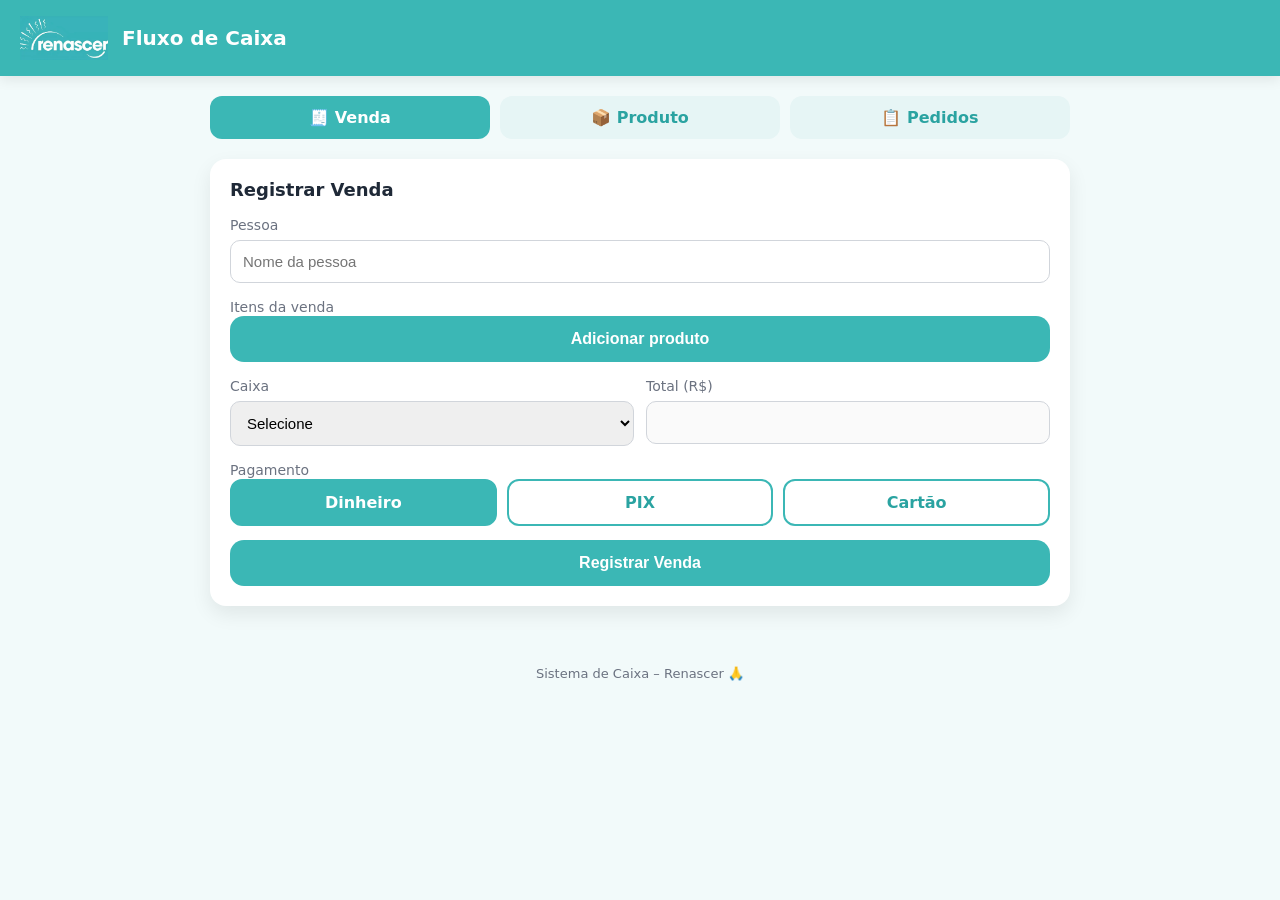
==== index.html @ 4fe3c6cd "add pedidos" ====
<!DOCTYPE html>
<html lang="pt-BR">
<head>
  <meta charset="UTF-8" />
  <title>Fluxo de Caixa – Renascer</title>
  <meta name="viewport" content="width=device-width, initial-scale=1" />
  <style>
    :root {
      --primary: #3BB7B5;
      --primary-dark: #2aa3a1;
      --bg: #f2fafa;
      --card: #ffffff;
      --text: #1f2937;
      --muted: #6b7280;
    }

    * { box-sizing: border-box; }

    body {
      margin: 0;
      font-family: system-ui, -apple-system, BlinkMacSystemFont, 'Segoe UI', Roboto, Oxygen;
      background: var(--bg);
      color: var(--text);
    }

    header {
      background: var(--primary);
      padding: 16px 20px;
      display: flex;
      align-items: center;
      gap: 14px;
      box-shadow: 0 4px 12px rgba(0,0,0,.08);
    }

    header img {
      height: 44px;
    }

    header h1 {
      font-size: 20px;
      font-weight: 600;
      color: #fff;
      margin: 0;
    }

    main {
      padding: 20px;
      max-width: 900px;
      margin: auto;
    }

    .tabs {
      display: flex;
      gap: 10px;
      margin-bottom: 20px;
    }

    .tab {
      flex: 1;
      padding: 12px;
      text-align: center;
      border-radius: 12px;
      background: #e6f5f5;
      cursor: pointer;
      font-weight: 600;
      color: var(--primary-dark);
    }

    .tab.active {
      background: var(--primary);
      color: #fff;
    }

    .card {
      background: var(--card);
      border-radius: 16px;
      padding: 20px;
      box-shadow: 0 8px 20px rgba(0,0,0,.08);
      margin-bottom: 20px;
      animation: fade .3s ease;
    }

    @keyframes fade {
      from { opacity: 0; transform: translateY(10px); }
      to { opacity: 1; transform: translateY(0); }
    }

    h2 {
      margin-top: 0;
      font-size: 18px;
    }

    label {
      font-size: 14px;
      color: var(--muted);
    }

    input, select {
      width: 100%;
      padding: 12px;
      margin-top: 6px;
      margin-bottom: 14px;
      border-radius: 10px;
      border: 1px solid #d1d5db;
      font-size: 15px;
    }

    .row {
      display: grid;
      grid-template-columns: 1fr 1fr;
      gap: 12px;
    }

    .payments {
      display: flex;
      gap: 10px;
      margin-bottom: 14px;
    }

    .pay {
      flex: 1;
      padding: 12px;
      border-radius: 12px;
      border: 2px solid var(--primary);
      text-align: center;
      cursor: pointer;
      font-weight: 600;
      color: var(--primary-dark);
    }

    .pay.active {
      background: var(--primary);
      color: #fff;
    }

    button {
      width: 100%;
      padding: 14px;
      border-radius: 14px;
      border: none;
      font-size: 16px;
      font-weight: 700;
      background: var(--primary);
      color: #fff;
      cursor: pointer;
    }

    button:hover {
      background: var(--primary-dark);
    }

    footer {
      text-align: center;
      font-size: 13px;
      color: var(--muted);
      padding: 20px 0 10px;
    }

    .loading {
      opacity: 0.6;
      pointer-events: none;
    }

    .spinner {
      width: 18px;
      height: 18px;
      border: 3px solid #fff;
      border-top: 3px solid rgba(255,255,255,0.3);
      border-radius: 50%;
      animation: spin 0.8s linear infinite;
      display: inline-block;
      margin-right: 8px;
      vertical-align: middle;
    }

    @keyframes spin {
      to { transform: rotate(360deg); }
    }

    .remover-btn {
      background: #ef4444;
      color: white;
      border: none;
      border-radius: 10px;
      padding: 0 14px;
      height: 46px;
      display: flex;
      align-items: center;
      justify-content: center;
      cursor: pointer;
      font-weight: bold;
      transition: 0.2s;
    }

    .remover-btn:hover {
      background: #dc2626;
    }
  </style>
</head>
<body>

<header>
  <img src="logo-renascer.png" alt="Renascer" />
  <h1>Fluxo de Caixa</h1>
</header>

<main>
  <div class="tabs">
    <div class="tab active" onclick="mostrar('venda')">🧾 Venda</div>
    <div class="tab" onclick="mostrar('produto')">📦 Produto</div>
    <div class="tab" onclick="mostrar('pedidos')">📋 Pedidos</div>
  </div>

      <div id="venda" class="card">
    <h2>Registrar Venda</h2>

    <label>Pessoa</label>
    <input id="cliente" placeholder="Nome da pessoa" />

    <label>Itens da venda</label>
    <div id="itens"></div>
    <button type="button" onclick="adicionarItem()">Adicionar produto</button>

    <div class="row" style="margin-top:14px">
      <div>
        <label>Caixa</label>
        <select id="caixaVenda">
          <option value="">Selecione</option>
          <option>Lanchonete</option>
        </select>
      </div>
      <div>
        <label>Total (R$)</label>
        <input id="total" disabled />
      </div>
    </div>

    <label>Pagamento</label>
    <div class="payments">
      <div class="pay active" onclick="pagar(this)">Dinheiro</div>
      <div class="pay" onclick="pagar(this)">PIX</div>
      <div class="pay" onclick="pagar(this)">Cartão</div>
    </div>

    <button onclick="registrarVenda()">Registrar Venda</button>
  </div>

  <div id="produto" class="card" style="display:none">
    <h2>Cadastrar Produto</h2>

    <label>Nome do produto</label>
    <input id="produtoNome" />

    <label>Preço</label>
    <input id="preco" type="number" step="0.01" />

    <label>Caixa</label>
    <select id="caixaProduto">
      <option>Lanchonete</option>
      <option>Lojinha</option>
    </select>

    <button onclick="salvarProduto()">Salvar Produto</button>
  </div>

  <div id="pedidos" class="card" style="display:none">
    <h2>Pedidos Pendentes</h2>
    <div id="listaPedidos"></div>
  </div>

</main>

<footer>
  Sistema de Caixa – Renascer 🙏
</footer>

<script>
const SCRIPT_URL = "https://script.google.com/macros/s/AKfycbyfA8eNScybrenSmeLu9Fr6WuRtTXVJ6C5bTOkXlWT7dtsNVmsgeVTIk7LOpDJn596v2A/exec";
let pagamentoSelecionado = "Dinheiro";
let produtosCadastrados = [];
let produtosCarregados = false;

async function carregarProdutos() {
  const res = await fetch(SCRIPT_URL + '?produtos=1');
  produtosCadastrados = await res.json();
  produtosCarregados = true;
}

function mostrar(id) {
  document.getElementById('venda').style.display = id === 'venda' ? 'block' : 'none';
  document.getElementById('produto').style.display = id === 'produto' ? 'block' : 'none';
  document.querySelectorAll('.tab').forEach(t => t.classList.remove('active'));
  event.target.classList.add('active');
}

function pagar(el) {
  document.querySelectorAll('.pay').forEach(p => p.classList.remove('active'));
  el.classList.add('active');
  pagamentoSelecionado = el.innerText;
}

function adicionarItem() {
  if (!produtosCarregados) {
    alert('Carregando produtos, aguarde um instante...');
    return;
  }

  const div = document.createElement('div');
  div.className = 'row';

  const options = produtosCadastrados.map(p =>
    `<option value="${p.preco}">${p.produto}</option>`
  ).join('');

  div.innerHTML = `
  <select class="produto" onchange="atualizarPreco(this)">
    <option value="">Produto</option>
    ${options}
  </select>
  <input class="quantidade" type="number" value="1" min="1" />
  <input class="preco" disabled />
  <div class="remover-btn" onclick="removerItem(this)">X</div>
`;

  document.getElementById('itens').appendChild(div);
  div.querySelector('.quantidade').addEventListener('input', calcularTotal);
}

function removerItem(el) {
  el.parentElement.remove();
  calcularTotal();
}

function atualizarPreco(select) {
  const row = select.parentElement;
  const preco = select.value;
  row.querySelector('.preco').value = preco;
  calcularTotal();
}

function calcularTotal() {
  let total = 0;
  document.querySelectorAll('#itens .row').forEach(row => {
    const q = row.querySelector('.quantidade').value;
    const p = row.querySelector('.preco').value;
    if (q && p) total += q * p;
  });
  document.getElementById('total').value = total.toFixed(2);
}

function salvarProduto() {
  enviar({ tipo: 'produto', produto: produtoNome.value, preco: preco.value, caixa: caixaProduto.value });
}

function registrarVenda() {
  const btn = event.target;

  if (!cliente.value || !caixaVenda.value) {
    alert('Preencha todos os campos');
    return;
  }

  const itens = [];
  let valido = true;

  document.querySelectorAll('#itens .row').forEach(row => {
    const produto = row.querySelector('.produto').selectedOptions[0].text;
    const quantidade = row.querySelector('.quantidade').value;
    const preco = row.querySelector('.preco').value;

    if (!produto || !quantidade || !preco) valido = false;
    itens.push({ produto, quantidade, preco });
  });

  if (!valido || itens.length === 0) {
    alert('Complete todos os produtos');
    return;
  }

  // ATIVA LOADING
  btn.classList.add("loading");
  btn.innerHTML = `<span class="spinner"></span> Registrando...`;

  fetch(SCRIPT_URL, {
    method: 'POST',
    body: JSON.stringify({
      tipo: 'venda',
      cliente: cliente.value,
      itens: JSON.stringify(itens),
      total: total.value,
      pagamento: pagamentoSelecionado,
      caixa: caixaVenda.value,
      data: new Date().toLocaleString()
    })
  })
  .then(() => {
    alert('Venda registrada com sucesso!');

    // LIMPAR FORMULÁRIO
    cliente.value = "";
    caixaVenda.value = "";
    document.getElementById('itens').innerHTML = "";
    total.value = "";
    adicionarItem();

  })
  .finally(() => {
    btn.classList.remove("loading");
    btn.innerHTML = "Registrar Venda";
  });
}

function enviar(data) {
  fetch(SCRIPT_URL, { method: 'POST', body: JSON.stringify(data) })
    .then(() => alert('Venda registrada com sucesso!'));
}

carregarProdutos().then(() => adicionarItem());


async function carregarPedidos() {
  const res = await fetch(SCRIPT_URL + '?pedidos=1');
  const pedidos = await res.json();

  const container = document.getElementById('listaPedidos');
  container.innerHTML = "";

  if (pedidos.length === 0) {
    container.innerHTML = "<p>Nenhum pedido pendente 🙏</p>";
    return;
  }

  pedidos.forEach(p => {
    const div = document.createElement('div');
    div.className = "card";
    div.style.marginBottom = "15px";

    div.innerHTML = `
      <strong>${p.cliente}</strong><br>
      ${JSON.parse(p.itens).map(i => 
        `${i.quantidade}x ${i.produto}`
      ).join("<br>")}
      <br><br>
      Total: R$ ${p.total}
      <br><br>
      <button onclick="finalizarPedido(${p.linha}, this)">✅ OK</button>
    `;

    container.appendChild(div);
  });
}

function finalizarPedido(linha, btn) {

  btn.classList.add("loading");
  btn.innerHTML = `<span class="spinner"></span> Finalizando...`;

  fetch(SCRIPT_URL, {
    method: 'POST',
    body: JSON.stringify({
      tipo: 'finalizar',
      linha: linha
    })
  })
  .then(() => {
    carregarPedidos();
  })
  .finally(() => {
    btn.classList.remove("loading");
    btn.innerHTML = "✅ OK";
  });
}



function mostrar(id) {
  document.getElementById('venda').style.display = id === 'venda' ? 'block' : 'none';
  document.getElementById('produto').style.display = id === 'produto' ? 'block' : 'none';
  document.getElementById('pedidos').style.display = id === 'pedidos' ? 'block' : 'none';

  document.querySelectorAll('.tab').forEach(t => t.classList.remove('active'));
  event.target.classList.add('active');

  if (id === 'pedidos') {
    carregarPedidos();
  }
}


</script>

</body>
</html>
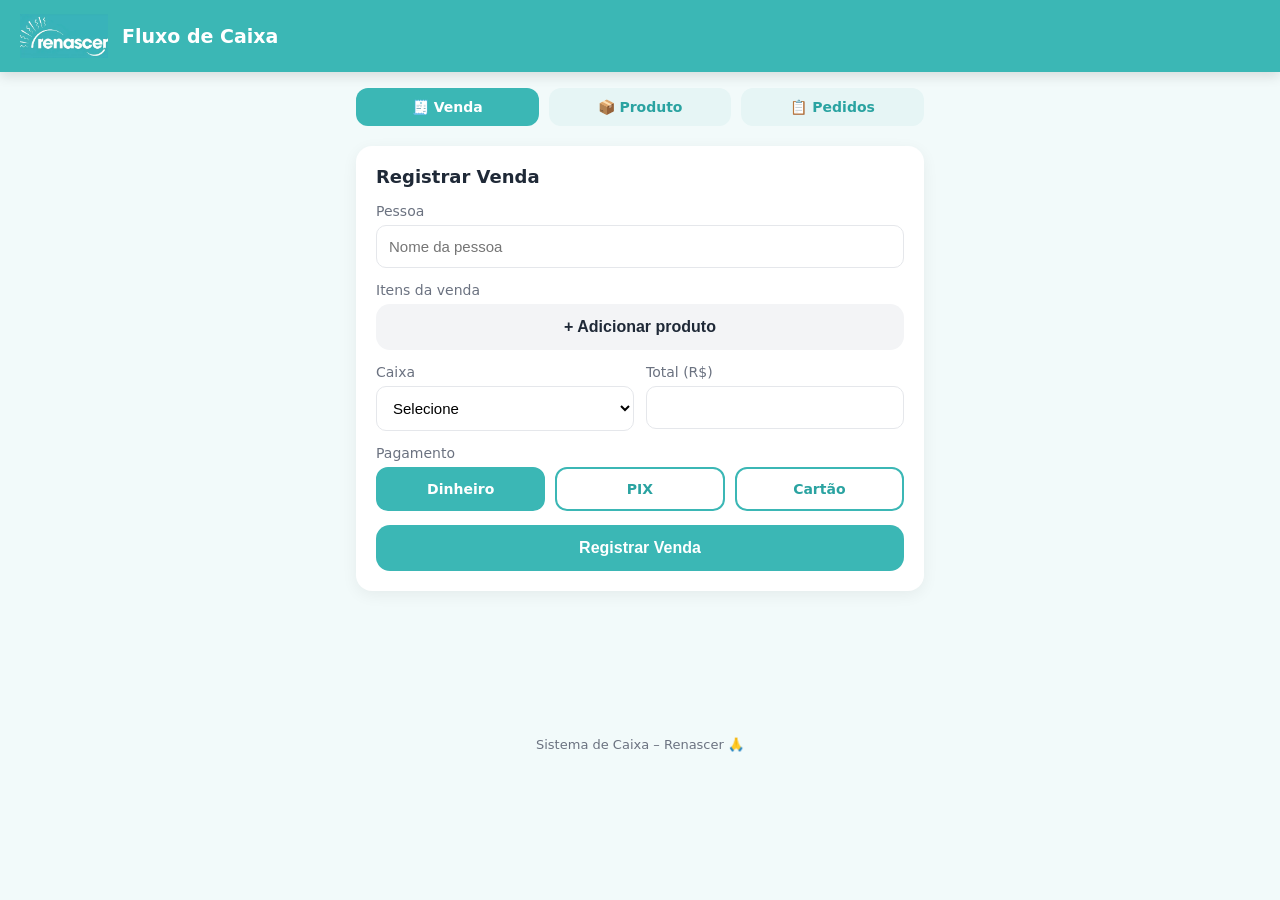
==== commit 4f145719: "feat: escalando projeto" ====
--- a/index.html
+++ b/index.html
@@ -2,200 +2,9 @@
 <html lang="pt-BR">
 <head>
   <meta charset="UTF-8" />
-  <title>Fluxo de Caixa – Renascer</title>
+  <title>Admin – Renascer</title>
   <meta name="viewport" content="width=device-width, initial-scale=1" />
-  <style>
-    :root {
-      --primary: #3BB7B5;
-      --primary-dark: #2aa3a1;
-      --bg: #f2fafa;
-      --card: #ffffff;
-      --text: #1f2937;
-      --muted: #6b7280;
-    }
-
-    * { box-sizing: border-box; }
-
-    body {
-      margin: 0;
-      font-family: system-ui, -apple-system, BlinkMacSystemFont, 'Segoe UI', Roboto, Oxygen;
-      background: var(--bg);
-      color: var(--text);
-    }
-
-    header {
-      background: var(--primary);
-      padding: 16px 20px;
-      display: flex;
-      align-items: center;
-      gap: 14px;
-      box-shadow: 0 4px 12px rgba(0,0,0,.08);
-    }
-
-    header img {
-      height: 44px;
-    }
-
-    header h1 {
-      font-size: 20px;
-      font-weight: 600;
-      color: #fff;
-      margin: 0;
-    }
-
-    main {
-      padding: 20px;
-      max-width: 900px;
-      margin: auto;
-    }
-
-    .tabs {
-      display: flex;
-      gap: 10px;
-      margin-bottom: 20px;
-    }
-
-    .tab {
-      flex: 1;
-      padding: 12px;
-      text-align: center;
-      border-radius: 12px;
-      background: #e6f5f5;
-      cursor: pointer;
-      font-weight: 600;
-      color: var(--primary-dark);
-    }
-
-    .tab.active {
-      background: var(--primary);
-      color: #fff;
-    }
-
-    .card {
-      background: var(--card);
-      border-radius: 16px;
-      padding: 20px;
-      box-shadow: 0 8px 20px rgba(0,0,0,.08);
-      margin-bottom: 20px;
-      animation: fade .3s ease;
-    }
-
-    @keyframes fade {
-      from { opacity: 0; transform: translateY(10px); }
-      to { opacity: 1; transform: translateY(0); }
-    }
-
-    h2 {
-      margin-top: 0;
-      font-size: 18px;
-    }
-
-    label {
-      font-size: 14px;
-      color: var(--muted);
-    }
-
-    input, select {
-      width: 100%;
-      padding: 12px;
-      margin-top: 6px;
-      margin-bottom: 14px;
-      border-radius: 10px;
-      border: 1px solid #d1d5db;
-      font-size: 15px;
-    }
-
-    .row {
-      display: grid;
-      grid-template-columns: 1fr 1fr;
-      gap: 12px;
-    }
-
-    .payments {
-      display: flex;
-      gap: 10px;
-      margin-bottom: 14px;
-    }
-
-    .pay {
-      flex: 1;
-      padding: 12px;
-      border-radius: 12px;
-      border: 2px solid var(--primary);
-      text-align: center;
-      cursor: pointer;
-      font-weight: 600;
-      color: var(--primary-dark);
-    }
-
-    .pay.active {
-      background: var(--primary);
-      color: #fff;
-    }
-
-    button {
-      width: 100%;
-      padding: 14px;
-      border-radius: 14px;
-      border: none;
-      font-size: 16px;
-      font-weight: 700;
-      background: var(--primary);
-      color: #fff;
-      cursor: pointer;
-    }
-
-    button:hover {
-      background: var(--primary-dark);
-    }
-
-    footer {
-      text-align: center;
-      font-size: 13px;
-      color: var(--muted);
-      padding: 20px 0 10px;
-    }
-
-    .loading {
-      opacity: 0.6;
-      pointer-events: none;
-    }
-
-    .spinner {
-      width: 18px;
-      height: 18px;
-      border: 3px solid #fff;
-      border-top: 3px solid rgba(255,255,255,0.3);
-      border-radius: 50%;
-      animation: spin 0.8s linear infinite;
-      display: inline-block;
-      margin-right: 8px;
-      vertical-align: middle;
-    }
-
-    @keyframes spin {
-      to { transform: rotate(360deg); }
-    }
-
-    .remover-btn {
-      background: #ef4444;
-      color: white;
-      border: none;
-      border-radius: 10px;
-      padding: 0 14px;
-      height: 46px;
-      display: flex;
-      align-items: center;
-      justify-content: center;
-      cursor: pointer;
-      font-weight: bold;
-      transition: 0.2s;
-    }
-
-    .remover-btn:hover {
-      background: #dc2626;
-    }
-  </style>
+  <link rel="stylesheet" href="style.css" />
 </head>
 <body>
 
@@ -206,12 +15,13 @@
 
 <main>
   <div class="tabs">
-    <div class="tab active" onclick="mostrar('venda')">🧾 Venda</div>
-    <div class="tab" onclick="mostrar('produto')">📦 Produto</div>
-    <div class="tab" onclick="mostrar('pedidos')">📋 Pedidos</div>
+    <div class="tab active" onclick="mostrar('venda', this)">🧾 Venda</div>
+    <div class="tab" onclick="mostrar('produto', this)">📦 Produto</div>
+    <div class="tab" onclick="mostrar('pedidos', this)">📋 Pedidos</div>
   </div>
 
-      <div id="venda" class="card">
+  <!-- ABA VENDA -->
+  <div id="venda" class="card">
     <h2>Registrar Venda</h2>
 
     <label>Pessoa</label>
@@ -219,9 +29,11 @@
 
     <label>Itens da venda</label>
     <div id="itens"></div>
-    <button type="button" onclick="adicionarItem()">Adicionar produto</button>
+    <button type="button" onclick="adicionarItem()" class="btn-secondary" style="margin-bottom:14px">
+      + Adicionar produto
+    </button>
 
-    <div class="row" style="margin-top:14px">
+    <div class="row">
       <div>
         <label>Caixa</label>
         <select id="caixaVenda">
@@ -245,14 +57,15 @@
     <button onclick="registrarVenda()">Registrar Venda</button>
   </div>
 
+  <!-- ABA PRODUTO -->
   <div id="produto" class="card" style="display:none">
     <h2>Cadastrar Produto</h2>
 
     <label>Nome do produto</label>
     <input id="produtoNome" />
 
-    <label>Preço</label>
-    <input id="preco" type="number" step="0.01" />
+    <label>Preço (R$)</label>
+    <input id="preco" type="number" step="0.01" min="0" />
 
     <label>Caixa</label>
     <select id="caixaProduto">
@@ -263,231 +76,15 @@
     <button onclick="salvarProduto()">Salvar Produto</button>
   </div>
 
+  <!-- ABA PEDIDOS -->
   <div id="pedidos" class="card" style="display:none">
     <h2>Pedidos Pendentes</h2>
     <div id="listaPedidos"></div>
   </div>
-
 </main>
 
-<footer>
-  Sistema de Caixa – Renascer 🙏
-</footer>
+<footer>Sistema de Caixa – Renascer 🙏</footer>
 
-<script>
-const SCRIPT_URL = "https://script.google.com/macros/s/AKfycbyfA8eNScybrenSmeLu9Fr6WuRtTXVJ6C5bTOkXlWT7dtsNVmsgeVTIk7LOpDJn596v2A/exec";
-let pagamentoSelecionado = "Dinheiro";
-let produtosCadastrados = [];
-let produtosCarregados = false;
-
-async function carregarProdutos() {
-  const res = await fetch(SCRIPT_URL + '?produtos=1');
-  produtosCadastrados = await res.json();
-  produtosCarregados = true;
-}
-
-function mostrar(id) {
-  document.getElementById('venda').style.display = id === 'venda' ? 'block' : 'none';
-  document.getElementById('produto').style.display = id === 'produto' ? 'block' : 'none';
-  document.querySelectorAll('.tab').forEach(t => t.classList.remove('active'));
-  event.target.classList.add('active');
-}
-
-function pagar(el) {
-  document.querySelectorAll('.pay').forEach(p => p.classList.remove('active'));
-  el.classList.add('active');
-  pagamentoSelecionado = el.innerText;
-}
-
-function adicionarItem() {
-  if (!produtosCarregados) {
-    alert('Carregando produtos, aguarde um instante...');
-    return;
-  }
-
-  const div = document.createElement('div');
-  div.className = 'row';
-
-  const options = produtosCadastrados.map(p =>
-    `<option value="${p.preco}">${p.produto}</option>`
-  ).join('');
-
-  div.innerHTML = `
-  <select class="produto" onchange="atualizarPreco(this)">
-    <option value="">Produto</option>
-    ${options}
-  </select>
-  <input class="quantidade" type="number" value="1" min="1" />
-  <input class="preco" disabled />
-  <div class="remover-btn" onclick="removerItem(this)">X</div>
-`;
-
-  document.getElementById('itens').appendChild(div);
-  div.querySelector('.quantidade').addEventListener('input', calcularTotal);
-}
-
-function removerItem(el) {
-  el.parentElement.remove();
-  calcularTotal();
-}
-
-function atualizarPreco(select) {
-  const row = select.parentElement;
-  const preco = select.value;
-  row.querySelector('.preco').value = preco;
-  calcularTotal();
-}
-
-function calcularTotal() {
-  let total = 0;
-  document.querySelectorAll('#itens .row').forEach(row => {
-    const q = row.querySelector('.quantidade').value;
-    const p = row.querySelector('.preco').value;
-    if (q && p) total += q * p;
-  });
-  document.getElementById('total').value = total.toFixed(2);
-}
-
-function salvarProduto() {
-  enviar({ tipo: 'produto', produto: produtoNome.value, preco: preco.value, caixa: caixaProduto.value });
-}
-
-function registrarVenda() {
-  const btn = event.target;
-
-  if (!cliente.value || !caixaVenda.value) {
-    alert('Preencha todos os campos');
-    return;
-  }
-
-  const itens = [];
-  let valido = true;
-
-  document.querySelectorAll('#itens .row').forEach(row => {
-    const produto = row.querySelector('.produto').selectedOptions[0].text;
-    const quantidade = row.querySelector('.quantidade').value;
-    const preco = row.querySelector('.preco').value;
-
-    if (!produto || !quantidade || !preco) valido = false;
-    itens.push({ produto, quantidade, preco });
-  });
-
-  if (!valido || itens.length === 0) {
-    alert('Complete todos os produtos');
-    return;
-  }
-
-  // ATIVA LOADING
-  btn.classList.add("loading");
-  btn.innerHTML = `<span class="spinner"></span> Registrando...`;
-
-  fetch(SCRIPT_URL, {
-    method: 'POST',
-    body: JSON.stringify({
-      tipo: 'venda',
-      cliente: cliente.value,
-      itens: JSON.stringify(itens),
-      total: total.value,
-      pagamento: pagamentoSelecionado,
-      caixa: caixaVenda.value,
-      data: new Date().toLocaleString()
-    })
-  })
-  .then(() => {
-    alert('Venda registrada com sucesso!');
-
-    // LIMPAR FORMULÁRIO
-    cliente.value = "";
-    caixaVenda.value = "";
-    document.getElementById('itens').innerHTML = "";
-    total.value = "";
-    adicionarItem();
-
-  })
-  .finally(() => {
-    btn.classList.remove("loading");
-    btn.innerHTML = "Registrar Venda";
-  });
-}
-
-function enviar(data) {
-  fetch(SCRIPT_URL, { method: 'POST', body: JSON.stringify(data) })
-    .then(() => alert('Venda registrada com sucesso!'));
-}
-
-carregarProdutos().then(() => adicionarItem());
-
-
-async function carregarPedidos() {
-  const res = await fetch(SCRIPT_URL + '?pedidos=1');
-  const pedidos = await res.json();
-
-  const container = document.getElementById('listaPedidos');
-  container.innerHTML = "";
-
-  if (pedidos.length === 0) {
-    container.innerHTML = "<p>Nenhum pedido pendente 🙏</p>";
-    return;
-  }
-
-  pedidos.forEach(p => {
-    const div = document.createElement('div');
-    div.className = "card";
-    div.style.marginBottom = "15px";
-
-    div.innerHTML = `
-      <strong>${p.cliente}</strong><br>
-      ${JSON.parse(p.itens).map(i => 
-        `${i.quantidade}x ${i.produto}`
-      ).join("<br>")}
-      <br><br>
-      Total: R$ ${p.total}
-      <br><br>
-      <button onclick="finalizarPedido(${p.linha}, this)">✅ OK</button>
-    `;
-
-    container.appendChild(div);
-  });
-}
-
-function finalizarPedido(linha, btn) {
-
-  btn.classList.add("loading");
-  btn.innerHTML = `<span class="spinner"></span> Finalizando...`;
-
-  fetch(SCRIPT_URL, {
-    method: 'POST',
-    body: JSON.stringify({
-      tipo: 'finalizar',
-      linha: linha
-    })
-  })
-  .then(() => {
-    carregarPedidos();
-  })
-  .finally(() => {
-    btn.classList.remove("loading");
-    btn.innerHTML = "✅ OK";
-  });
-}
-
-
-
-function mostrar(id) {
-  document.getElementById('venda').style.display = id === 'venda' ? 'block' : 'none';
-  document.getElementById('produto').style.display = id === 'produto' ? 'block' : 'none';
-  document.getElementById('pedidos').style.display = id === 'pedidos' ? 'block' : 'none';
-
-  document.querySelectorAll('.tab').forEach(t => t.classList.remove('active'));
-  event.target.classList.add('active');
-
-  if (id === 'pedidos') {
-    carregarPedidos();
-  }
-}
-
-
-</script>
-
+<script src="admin.js"></script>
 </body>
 </html>
--- a/style.css
+++ b/style.css
@@ -0,0 +1,544 @@
+:root {
+  --primary: #3BB7B5;
+  --primary-dark: #2aa3a1;
+  --primary-light: #e6f5f5;
+  --bg: #f2fafa;
+  --card: #ffffff;
+  --text: #1f2937;
+  --muted: #6b7280;
+  --danger: #ef4444;
+  --success: #22c55e;
+}
+
+* { box-sizing: border-box; margin: 0; padding: 0; }
+
+body {
+  font-family: system-ui, -apple-system, BlinkMacSystemFont, 'Segoe UI', Roboto, sans-serif;
+  background: var(--bg);
+  color: var(--text);
+  min-height: 100vh;
+}
+
+/* ===== HEADER ===== */
+header {
+  background: var(--primary);
+  padding: 14px 20px;
+  display: flex;
+  align-items: center;
+  gap: 14px;
+  box-shadow: 0 4px 12px rgba(0,0,0,.12);
+  position: sticky;
+  top: 0;
+  z-index: 100;
+}
+
+header img { height: 44px; flex-shrink: 0; }
+header h1 { font-size: 19px; font-weight: 700; color: #fff; }
+header p { font-size: 12px; color: rgba(255,255,255,0.8); margin-top: 2px; }
+
+/* ===== LAYOUT ===== */
+main {
+  padding: 16px;
+  max-width: 600px;
+  margin: auto;
+  padding-bottom: 110px;
+}
+
+main.wide { max-width: 960px; }
+
+/* ===== CARDS ===== */
+.card {
+  background: var(--card);
+  border-radius: 16px;
+  padding: 20px;
+  box-shadow: 0 4px 16px rgba(0,0,0,.06);
+  margin-bottom: 16px;
+  animation: fade .3s ease;
+}
+
+h2 { font-size: 18px; font-weight: 700; margin-bottom: 16px; }
+h3 { font-size: 16px; font-weight: 600; }
+
+label {
+  font-size: 14px;
+  color: var(--muted);
+  display: block;
+  margin-bottom: 6px;
+}
+
+/* ===== FORM ===== */
+input, select {
+  width: 100%;
+  padding: 12px;
+  margin-bottom: 14px;
+  border-radius: 10px;
+  border: 1.5px solid #e5e7eb;
+  font-size: 15px;
+  background: #fff;
+  outline: none;
+  transition: border-color .2s;
+}
+
+input:focus, select:focus { border-color: var(--primary); }
+
+/* ===== BUTTONS ===== */
+button {
+  width: 100%;
+  padding: 14px;
+  border-radius: 14px;
+  border: none;
+  font-size: 16px;
+  font-weight: 700;
+  background: var(--primary);
+  color: #fff;
+  cursor: pointer;
+  transition: background .15s, transform .1s;
+}
+
+button:hover { background: var(--primary-dark); }
+button:active { transform: scale(0.98); }
+
+.btn-secondary { background: #f3f4f6 !important; color: var(--text) !important; }
+.btn-secondary:hover { background: #e5e7eb !important; }
+
+.btn-danger { background: var(--danger) !important; }
+.btn-danger:hover { background: #dc2626 !important; }
+
+.btn-success { background: var(--success) !important; }
+.btn-success:hover { background: #16a34a !important; }
+
+/* ===== TABS ===== */
+.tabs { display: flex; gap: 10px; margin-bottom: 20px; }
+
+.tab {
+  flex: 1;
+  padding: 11px;
+  text-align: center;
+  border-radius: 12px;
+  background: var(--primary-light);
+  cursor: pointer;
+  font-weight: 600;
+  color: var(--primary-dark);
+  font-size: 14px;
+  transition: all .2s;
+}
+
+.tab.active { background: var(--primary); color: #fff; }
+
+/* ===== PAGAMENTOS ===== */
+.payments { display: flex; gap: 10px; margin-bottom: 14px; }
+
+.pay {
+  flex: 1;
+  padding: 12px 8px;
+  border-radius: 12px;
+  border: 2px solid var(--primary);
+  text-align: center;
+  cursor: pointer;
+  font-weight: 600;
+  color: var(--primary-dark);
+  font-size: 14px;
+  transition: all .15s;
+}
+
+.pay.active { background: var(--primary); color: #fff; }
+
+/* ===== GRID ===== */
+.row {
+  display: grid;
+  grid-template-columns: 1fr 1fr;
+  gap: 12px;
+}
+
+/* ===== REMOVE BTN (admin) ===== */
+.remover-btn {
+  background: var(--danger);
+  color: white;
+  border: none;
+  border-radius: 10px;
+  padding: 0 14px;
+  height: 46px;
+  display: flex;
+  align-items: center;
+  justify-content: center;
+  cursor: pointer;
+  font-weight: bold;
+  flex-shrink: 0;
+  width: auto;
+}
+
+.remover-btn:hover { background: #dc2626; }
+
+/* ===== LOADING ===== */
+.loading { opacity: 0.6; pointer-events: none; }
+
+.spinner {
+  width: 18px;
+  height: 18px;
+  border: 3px solid rgba(255,255,255,0.35);
+  border-top: 3px solid #fff;
+  border-radius: 50%;
+  animation: spin 0.8s linear infinite;
+  display: inline-block;
+  vertical-align: middle;
+  margin-right: 8px;
+}
+
+/* ===== ANIMATIONS ===== */
+@keyframes spin { to { transform: rotate(360deg); } }
+
+@keyframes fade {
+  from { opacity: 0; transform: translateY(8px); }
+  to   { opacity: 1; transform: translateY(0); }
+}
+
+@keyframes bounce {
+  0%, 100% { transform: translateY(0); }
+  50%       { transform: translateY(-8px); }
+}
+
+@keyframes pulse {
+  0%, 100% { transform: scale(1); }
+  50%       { transform: scale(1.04); }
+}
+
+@keyframes popIn {
+  0%   { opacity: 0; transform: scale(0.7); }
+  80%  { transform: scale(1.05); }
+  100% { opacity: 1; transform: scale(1); }
+}
+
+.fade-in { animation: fade .3s ease; }
+
+/* ===== UTILS ===== */
+.hidden { display: none !important; }
+
+footer {
+  text-align: center;
+  font-size: 13px;
+  color: var(--muted);
+  padding: 20px;
+}
+
+/* ============================================================
+   CARDÁPIO – produto grid
+   ============================================================ */
+.produto-grid {
+  display: flex;
+  flex-direction: column;
+  gap: 12px;
+}
+
+.produto-card {
+  background: #fff;
+  border-radius: 16px;
+  padding: 16px;
+  box-shadow: 0 4px 16px rgba(0,0,0,.06);
+  display: flex;
+  align-items: center;
+  justify-content: space-between;
+  gap: 12px;
+  animation: fade .3s ease;
+}
+
+.produto-info { flex: 1; min-width: 0; }
+.produto-nome { font-weight: 700; font-size: 16px; }
+.produto-preco { color: var(--primary-dark); font-weight: 600; margin-top: 4px; font-size: 15px; }
+
+.qty-control {
+  display: flex;
+  align-items: center;
+  gap: 10px;
+  flex-shrink: 0;
+}
+
+.qty-btn {
+  width: 36px;
+  height: 36px;
+  border-radius: 50%;
+  border: 2px solid var(--primary);
+  background: #fff;
+  color: var(--primary);
+  font-size: 22px;
+  font-weight: 700;
+  cursor: pointer;
+  display: flex;
+  align-items: center;
+  justify-content: center;
+  padding: 0;
+  line-height: 1;
+  transition: all .15s;
+  width: auto;
+  min-width: 36px;
+  flex-shrink: 0;
+}
+
+.qty-btn:hover { background: var(--primary); color: #fff; }
+
+.qty-num {
+  min-width: 24px;
+  text-align: center;
+  font-weight: 700;
+  font-size: 17px;
+}
+
+/* ===== CART BAR ===== */
+.cart-bar {
+  position: fixed;
+  bottom: 16px;
+  left: 50%;
+  transform: translateX(-50%);
+  width: calc(100% - 32px);
+  max-width: 568px;
+  background: var(--primary);
+  color: #fff;
+  border-radius: 16px;
+  padding: 16px 20px;
+  display: flex;
+  align-items: center;
+  justify-content: space-between;
+  box-shadow: 0 8px 32px rgba(59,183,181,.45);
+  cursor: pointer;
+  z-index: 200;
+  animation: fade .25s ease;
+}
+
+.cart-bar-count { font-weight: 700; font-size: 16px; }
+.cart-bar-total { font-size: 13px; opacity: 0.9; margin-top: 2px; }
+.cart-bar-btn {
+  background: rgba(255,255,255,0.2);
+  padding: 9px 18px;
+  border-radius: 10px;
+  font-weight: 700;
+  font-size: 14px;
+  flex-shrink: 0;
+}
+
+/* ===== ORDER / CHECKOUT ===== */
+.order-item {
+  display: flex;
+  justify-content: space-between;
+  padding: 9px 0;
+  border-bottom: 1px solid #f3f4f6;
+  font-size: 15px;
+}
+
+.order-total {
+  display: flex;
+  justify-content: space-between;
+  font-weight: 700;
+  font-size: 17px;
+  margin-top: 12px;
+  padding-top: 12px;
+  border-top: 2px solid var(--primary-light);
+}
+
+/* ===== STATUS SCREENS ===== */
+.status-center {
+  text-align: center;
+  padding: 20px 10px;
+}
+
+.status-icon {
+  font-size: 64px;
+  display: block;
+  margin-bottom: 12px;
+  animation: bounce 1.6s ease-in-out infinite;
+}
+
+.status-title { font-size: 22px; font-weight: 700; margin-bottom: 8px; }
+.status-subtitle { color: var(--muted); font-size: 15px; margin-bottom: 20px; }
+
+.order-num {
+  font-size: 52px;
+  font-weight: 900;
+  color: var(--primary);
+  letter-spacing: -2px;
+  margin: 8px 0 16px;
+}
+
+/* ===== PRONTO BANNER ===== */
+.pronto-banner {
+  background: linear-gradient(135deg, #22c55e, #16a34a);
+  color: #fff;
+  border-radius: 20px;
+  padding: 32px 24px;
+  text-align: center;
+  animation: popIn .4s ease forwards, pulse 2s ease-in-out 0.4s infinite;
+}
+
+.pronto-banner .big-emoji {
+  font-size: 72px;
+  display: block;
+  margin-bottom: 12px;
+}
+
+.pronto-banner h2 { font-size: 28px; color: #fff; margin-bottom: 8px; }
+.pronto-banner p  { font-size: 16px; opacity: 0.9; }
+
+/* ===== PIX SCREEN ===== */
+.pix-key-box {
+  background: var(--primary-light);
+  border: 2px dashed var(--primary);
+  border-radius: 14px;
+  padding: 20px;
+  text-align: center;
+  margin: 16px 0;
+}
+
+.pix-key {
+  font-size: 20px;
+  font-weight: 800;
+  color: var(--primary-dark);
+  word-break: break-all;
+  margin: 6px 0;
+}
+
+.pix-amount {
+  font-size: 32px;
+  font-weight: 900;
+  color: var(--text);
+  margin: 10px 0;
+}
+
+.pix-label {
+  font-size: 13px;
+  color: var(--muted);
+}
+
+/* ============================================================
+   COZINHA
+   ============================================================ */
+.cozinha-header-right {
+  display: flex;
+  align-items: center;
+  gap: 8px;
+  margin-left: auto;
+  font-size: 14px;
+  color: rgba(255,255,255,0.9);
+}
+
+.dot-live {
+  width: 10px;
+  height: 10px;
+  border-radius: 50%;
+  background: #4ade80;
+  flex-shrink: 0;
+  animation: pulse 1.5s ease-in-out infinite;
+}
+
+.badge-count {
+  background: #ef4444;
+  color: #fff;
+  border-radius: 50%;
+  min-width: 22px;
+  height: 22px;
+  font-size: 12px;
+  font-weight: 700;
+  display: inline-flex;
+  align-items: center;
+  justify-content: center;
+  padding: 0 4px;
+}
+
+.pedidos-grid {
+  display: flex;
+  flex-direction: column;
+  gap: 16px;
+}
+
+@media (min-width: 720px) {
+  .pedidos-grid { display: grid; grid-template-columns: repeat(2, 1fr); }
+}
+
+.pedido-cozinha {
+  background: #fff;
+  border-radius: 16px;
+  padding: 20px;
+  box-shadow: 0 4px 16px rgba(0,0,0,.07);
+  border-left: 5px solid var(--primary);
+  animation: fade .25s ease;
+}
+
+.pedido-num-hora { font-size: 12px; color: var(--muted); margin-bottom: 4px; }
+.pedido-cliente  { font-size: 21px; font-weight: 800; margin-bottom: 12px; }
+
+.pedido-itens {
+  font-size: 15px;
+  line-height: 1.9;
+  margin-bottom: 16px;
+}
+
+.pedido-footer {
+  display: flex;
+  justify-content: space-between;
+  align-items: center;
+  flex-wrap: wrap;
+  gap: 10px;
+}
+
+.pedido-meta { font-size: 13px; color: var(--muted); }
+
+.badge-pagamento {
+  display: inline-block;
+  background: var(--primary-light);
+  color: var(--primary-dark);
+  padding: 4px 10px;
+  border-radius: 20px;
+  font-size: 13px;
+  font-weight: 600;
+}
+
+.btn-pronto {
+  background: var(--success) !important;
+  color: #fff !important;
+  border-radius: 12px !important;
+  padding: 12px 22px !important;
+  font-size: 16px !important;
+  font-weight: 700 !important;
+  cursor: pointer;
+  width: auto !important;
+  display: flex !important;
+  align-items: center;
+  gap: 6px;
+  flex-shrink: 0;
+  border: none;
+}
+
+.btn-pronto:hover { background: #16a34a !important; }
+
+.cozinha-vazia {
+  text-align: center;
+  padding: 60px 20px;
+  color: var(--muted);
+  grid-column: 1 / -1;
+}
+
+.cozinha-vazia .big-emoji { font-size: 64px; display: block; margin-bottom: 16px; }
+.cozinha-vazia p { font-size: 16px; }
+.cozinha-vazia small { font-size: 13px; display: block; margin-top: 6px; }
+
+/* ===== PIN SCREEN ===== */
+.pin-screen {
+  display: flex;
+  align-items: center;
+  justify-content: center;
+  min-height: 100vh;
+  padding: 20px;
+  background: var(--bg);
+}
+
+.pin-card {
+  background: #fff;
+  border-radius: 20px;
+  padding: 40px 30px;
+  box-shadow: 0 8px 40px rgba(0,0,0,.12);
+  width: 100%;
+  max-width: 380px;
+  text-align: center;
+}
+
+.pin-card img { height: 60px; margin-bottom: 20px; }
+.pin-card h2 { font-size: 20px; margin-bottom: 6px; }
+.pin-card .hint { color: var(--muted); font-size: 14px; margin-bottom: 24px; }
+.pin-erro { color: var(--danger); font-size: 14px; margin-top: 10px; }
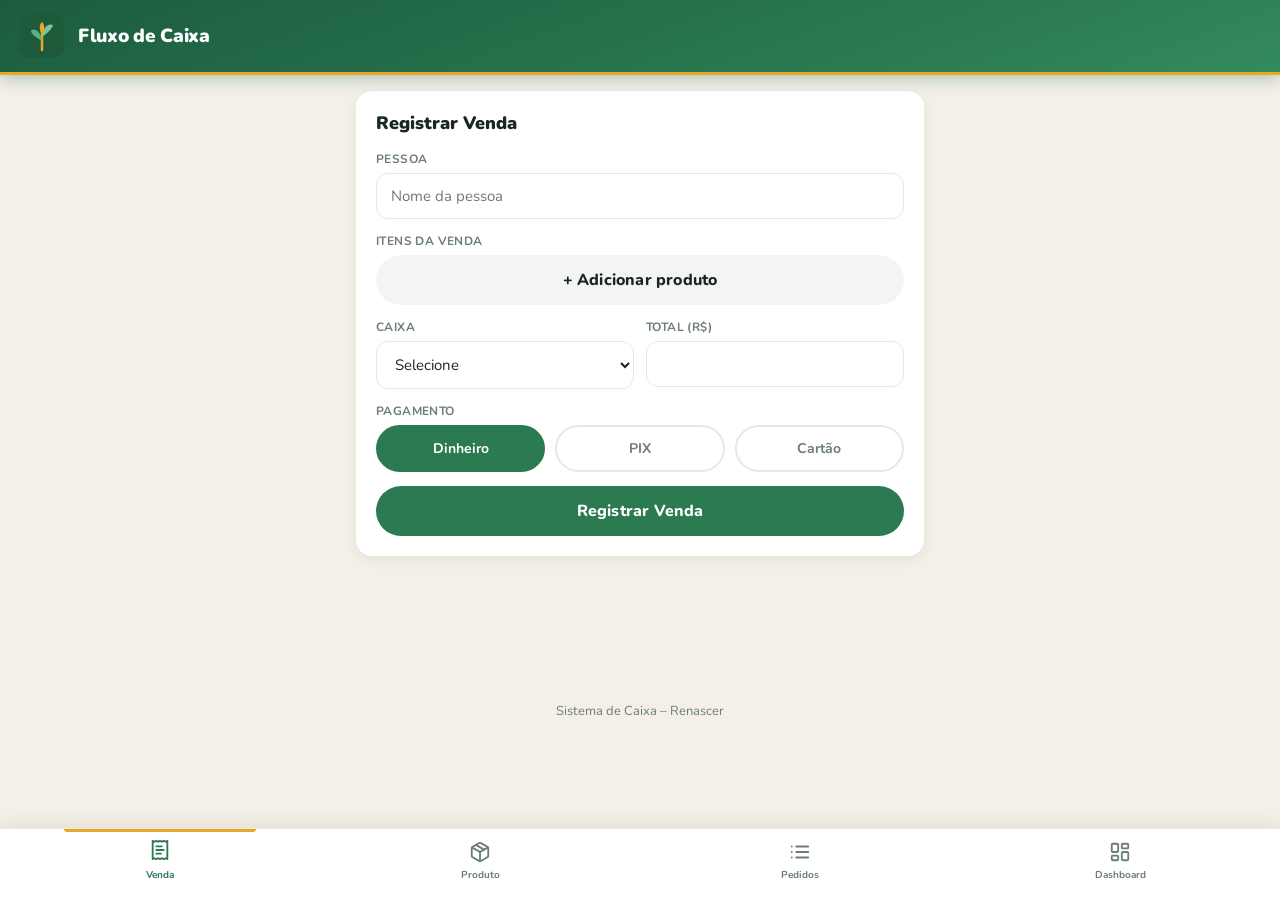
==== commit ea5189f4: "feat: implementando dashboard" ====
--- a/index.html
+++ b/index.html
@@ -9,16 +9,11 @@
 <body>
 
 <header>
-  <img src="logo-renascer.png" alt="Renascer" />
+  <img src="logo-renascer.svg" alt="Renascer" />
   <h1>Fluxo de Caixa</h1>
 </header>
 
 <main>
-  <div class="tabs">
-    <div class="tab active" onclick="mostrar('venda', this)">🧾 Venda</div>
-    <div class="tab" onclick="mostrar('produto', this)">📦 Produto</div>
-    <div class="tab" onclick="mostrar('pedidos', this)">📋 Pedidos</div>
-  </div>
 
   <!-- ABA VENDA -->
   <div id="venda" class="card">
@@ -73,7 +68,7 @@
       <option>Lojinha</option>
     </select>
 
-    <button onclick="salvarProduto()">Salvar Produto</button>
+    <button id="btnSalvarProduto" onclick="salvarProduto()">Salvar Produto</button>
   </div>
 
   <!-- ABA PEDIDOS -->
@@ -81,9 +76,52 @@
     <h2>Pedidos Pendentes</h2>
     <div id="listaPedidos"></div>
   </div>
+
+  <!-- ABA DASHBOARD -->
+  <div id="dashboard" style="display:none">
+    <div class="dash-stats">
+      <div class="stat-card stat-green">
+        <div class="stat-label">Total Arrecadado</div>
+        <div class="stat-value" id="dashTotal">—</div>
+      </div>
+      <div class="stat-card stat-red">
+        <div class="stat-label">A Receber</div>
+        <div class="stat-value" id="dashPendente">—</div>
+      </div>
+    </div>
+
+    <div class="card">
+      <h2>Produtos Mais Vendidos</h2>
+      <div id="dashProdutos"><p style="color:var(--muted)">Carregando...</p></div>
+    </div>
+
+    <div class="card">
+      <h2>Pendentes de Pagamento</h2>
+      <div id="dashPendentes"><p style="color:var(--muted)">Carregando...</p></div>
+    </div>
+  </div>
 </main>
 
-<footer>Sistema de Caixa – Renascer 🙏</footer>
+<footer>Sistema de Caixa – Renascer</footer>
+
+<nav class="bottom-nav">
+  <div class="tab active" onclick="mostrar('venda', this)">
+    <span class="nav-icon"><svg xmlns="http://www.w3.org/2000/svg" viewBox="0 0 24 24" fill="none" stroke="currentColor" stroke-width="2" stroke-linecap="round" stroke-linejoin="round"><path d="M4 2v20l2-1 2 1 2-1 2 1 2-1 2 1 2-1 2 1V2l-2 1-2-1-2 1-2-1-2 1-2-1-2 1-2-1Z"/><path d="M14 8H8"/><path d="M16 12H8"/><path d="M13 16H8"/></svg></span>
+    <span>Venda</span>
+  </div>
+  <div class="tab" onclick="mostrar('produto', this)">
+    <span class="nav-icon"><svg xmlns="http://www.w3.org/2000/svg" viewBox="0 0 24 24" fill="none" stroke="currentColor" stroke-width="2" stroke-linecap="round" stroke-linejoin="round"><path d="m7.5 4.27 9 5.15"/><path d="M21 8a2 2 0 0 0-1-1.73l-7-4a2 2 0 0 0-2 0l-7 4A2 2 0 0 0 3 8v8a2 2 0 0 0 1 1.73l7 4a2 2 0 0 0 2 0l7-4A2 2 0 0 0 21 16Z"/><path d="m3.3 7 8.7 5 8.7-5"/><path d="M12 22V12"/></svg></span>
+    <span>Produto</span>
+  </div>
+  <div class="tab" onclick="mostrar('pedidos', this)">
+    <span class="nav-icon"><svg xmlns="http://www.w3.org/2000/svg" viewBox="0 0 24 24" fill="none" stroke="currentColor" stroke-width="2" stroke-linecap="round" stroke-linejoin="round"><line x1="8" x2="21" y1="6" y2="6"/><line x1="8" x2="21" y1="12" y2="12"/><line x1="8" x2="21" y1="18" y2="18"/><line x1="3" x2="3.01" y1="6" y2="6"/><line x1="3" x2="3.01" y1="12" y2="12"/><line x1="3" x2="3.01" y1="18" y2="18"/></svg></span>
+    <span>Pedidos</span>
+  </div>
+  <div class="tab" onclick="mostrar('dashboard', this)">
+    <span class="nav-icon"><svg xmlns="http://www.w3.org/2000/svg" viewBox="0 0 24 24" fill="none" stroke="currentColor" stroke-width="2" stroke-linecap="round" stroke-linejoin="round"><rect width="7" height="9" x="3" y="3" rx="1"/><rect width="7" height="5" x="14" y="3" rx="1"/><rect width="7" height="9" x="14" y="12" rx="1"/><rect width="7" height="5" x="3" y="16" rx="1"/></svg></span>
+    <span>Dashboard</span>
+  </div>
+</nav>
 
 <script src="admin.js"></script>
 </body>
--- a/style.css
+++ b/style.css
@@ -1,19 +1,23 @@
+@import url('https://fonts.googleapis.com/css2?family=Nunito:wght@400;600;700;800;900&display=swap');
+
 :root {
-  --primary: #3BB7B5;
-  --primary-dark: #2aa3a1;
-  --primary-light: #e6f5f5;
-  --bg: #f2fafa;
+  --primary: #2B7A52;
+  --primary-dark: #1D5A3A;
+  --primary-light: #E7F4EE;
+  --accent: #E9A825;
+  --accent-light: #FEF3D0;
+  --bg: #F4F0E8;
   --card: #ffffff;
-  --text: #1f2937;
-  --muted: #6b7280;
-  --danger: #ef4444;
-  --success: #22c55e;
+  --text: #1A2620;
+  --muted: #6B7E72;
+  --danger: #E03434;
+  --success: #1FA558;
 }
 
 * { box-sizing: border-box; margin: 0; padding: 0; }
 
 body {
-  font-family: system-ui, -apple-system, BlinkMacSystemFont, 'Segoe UI', Roboto, sans-serif;
+  font-family: 'Nunito', system-ui, -apple-system, sans-serif;
   background: var(--bg);
   color: var(--text);
   min-height: 100vh;
@@ -21,20 +25,21 @@
 
 /* ===== HEADER ===== */
 header {
-  background: var(--primary);
+  background: linear-gradient(160deg, #1B5C3E 0%, #2B7A52 70%, #338A5E 100%);
+  border-bottom: 3px solid var(--accent);
   padding: 14px 20px;
   display: flex;
   align-items: center;
   gap: 14px;
-  box-shadow: 0 4px 12px rgba(0,0,0,.12);
+  box-shadow: 0 4px 16px rgba(27,92,62,.3);
   position: sticky;
   top: 0;
   z-index: 100;
 }
 
 header img { height: 44px; flex-shrink: 0; }
-header h1 { font-size: 19px; font-weight: 700; color: #fff; }
-header p { font-size: 12px; color: rgba(255,255,255,0.8); margin-top: 2px; }
+header h1 { font-size: 19px; font-weight: 900; color: #fff; letter-spacing: -0.3px; }
+header p { font-size: 12px; color: rgba(255,255,255,0.75); margin-top: 2px; }
 
 /* ===== LAYOUT ===== */
 main {
@@ -56,12 +61,15 @@
   animation: fade .3s ease;
 }
 
-h2 { font-size: 18px; font-weight: 700; margin-bottom: 16px; }
-h3 { font-size: 16px; font-weight: 600; }
+h2 { font-size: 18px; font-weight: 900; margin-bottom: 16px; color: var(--text); }
+h3 { font-size: 16px; font-weight: 800; }
 
 label {
-  font-size: 14px;
+  font-size: 12px;
+  font-weight: 700;
   color: var(--muted);
+  text-transform: uppercase;
+  letter-spacing: 0.4px;
   display: block;
   margin-bottom: 6px;
 }
@@ -69,14 +77,16 @@
 /* ===== FORM ===== */
 input, select {
   width: 100%;
-  padding: 12px;
+  padding: 12px 14px;
   margin-bottom: 14px;
-  border-radius: 10px;
+  border-radius: 12px;
   border: 1.5px solid #e5e7eb;
   font-size: 15px;
+  font-family: 'Nunito', system-ui, sans-serif;
   background: #fff;
   outline: none;
   transition: border-color .2s;
+  color: var(--text);
 }
 
 input:focus, select:focus { border-color: var(--primary); }
@@ -85,14 +95,16 @@
 button {
   width: 100%;
   padding: 14px;
-  border-radius: 14px;
+  border-radius: 99px;
   border: none;
   font-size: 16px;
-  font-weight: 700;
+  font-weight: 800;
+  font-family: 'Nunito', system-ui, sans-serif;
   background: var(--primary);
   color: #fff;
   cursor: pointer;
   transition: background .15s, transform .1s;
+  letter-spacing: 0.2px;
 }
 
 button:hover { background: var(--primary-dark); }
@@ -107,23 +119,71 @@
 .btn-success { background: var(--success) !important; }
 .btn-success:hover { background: #16a34a !important; }
 
-/* ===== TABS ===== */
-.tabs { display: flex; gap: 10px; margin-bottom: 20px; }
-
-.tab {
+/* ===== TABS (legacy / fallback) ===== */
+.tabs { display: none; }
+
+/* ===== BOTTOM NAV ===== */
+.bottom-nav {
+  position: fixed;
+  bottom: 0;
+  left: 0;
+  right: 0;
+  background: #fff;
+  display: flex;
+  border-top: 1px solid #e5e7eb;
+  z-index: 200;
+  box-shadow: 0 -4px 20px rgba(0,0,0,.08);
+}
+
+.bottom-nav .tab {
   flex: 1;
-  padding: 11px;
-  text-align: center;
-  border-radius: 12px;
-  background: var(--primary-light);
+  padding: 10px 4px 18px;
+  text-align: center;
   cursor: pointer;
-  font-weight: 600;
-  color: var(--primary-dark);
-  font-size: 14px;
-  transition: all .2s;
-}
-
-.tab.active { background: var(--primary); color: #fff; }
+  font-weight: 700;
+  font-size: 10px;
+  color: var(--muted);
+  transition: color .2s;
+  display: flex;
+  flex-direction: column;
+  align-items: center;
+  gap: 3px;
+  border-radius: 0;
+  background: transparent;
+  position: relative;
+}
+
+.bottom-nav .tab .nav-icon {
+  display: flex;
+  align-items: center;
+  justify-content: center;
+  height: 26px;
+  transition: transform .2s;
+}
+
+.bottom-nav .tab .nav-icon svg {
+  width: 22px;
+  height: 22px;
+}
+
+.bottom-nav .tab.active {
+  color: var(--primary);
+}
+
+.bottom-nav .tab.active .nav-icon {
+  transform: translateY(-2px);
+}
+
+.bottom-nav .tab.active::before {
+  content: '';
+  position: absolute;
+  top: 0;
+  left: 20%;
+  right: 20%;
+  height: 3px;
+  background: var(--accent);
+  border-radius: 0 0 4px 4px;
+}
 
 /* ===== PAGAMENTOS ===== */
 .payments { display: flex; gap: 10px; margin-bottom: 14px; }
@@ -131,17 +191,22 @@
 .pay {
   flex: 1;
   padding: 12px 8px;
-  border-radius: 12px;
-  border: 2px solid var(--primary);
+  border-radius: 99px;
+  border: 2px solid #e5e7eb;
   text-align: center;
   cursor: pointer;
-  font-weight: 600;
-  color: var(--primary-dark);
+  font-weight: 700;
+  color: var(--muted);
   font-size: 14px;
   transition: all .15s;
-}
-
-.pay.active { background: var(--primary); color: #fff; }
+  background: #fff;
+}
+
+.pay.active {
+  background: var(--primary);
+  border-color: var(--primary);
+  color: #fff;
+}
 
 /* ===== GRID ===== */
 .row {
@@ -155,14 +220,14 @@
   background: var(--danger);
   color: white;
   border: none;
-  border-radius: 10px;
+  border-radius: 99px;
   padding: 0 14px;
   height: 46px;
   display: flex;
   align-items: center;
   justify-content: center;
   cursor: pointer;
-  font-weight: bold;
+  font-weight: 800;
   flex-shrink: 0;
   width: auto;
 }
@@ -210,6 +275,134 @@
 
 .fade-in { animation: fade .3s ease; }
 
+/* ===== DASHBOARD ===== */
+.dash-stats {
+  display: grid;
+  grid-template-columns: 1fr 1fr;
+  gap: 12px;
+  margin-bottom: 16px;
+}
+
+.stat-card {
+  border-radius: 16px;
+  padding: 18px 16px;
+  box-shadow: 0 4px 16px rgba(0,0,0,.06);
+  animation: fade .3s ease;
+}
+
+.stat-green { background: linear-gradient(135deg, #1FA558 0%, #1D5A3A 100%); }
+.stat-red   { background: linear-gradient(135deg, #E8A825 0%, #c98a1a 100%); }
+
+.stat-label {
+  font-size: 11px;
+  font-weight: 700;
+  color: rgba(255,255,255,0.8);
+  margin-bottom: 8px;
+  text-transform: uppercase;
+  letter-spacing: 0.5px;
+}
+
+.stat-value {
+  font-size: 26px;
+  font-weight: 900;
+  color: #fff;
+  letter-spacing: -1px;
+}
+
+.dash-produto-row {
+  display: flex;
+  align-items: center;
+  gap: 10px;
+  padding: 8px 0;
+  border-bottom: 1px solid #f3f4f6;
+}
+
+.dash-produto-row:last-child { border-bottom: none; }
+
+.dash-produto-nome {
+  width: 110px;
+  flex-shrink: 0;
+  font-size: 14px;
+  font-weight: 600;
+  white-space: nowrap;
+  overflow: hidden;
+  text-overflow: ellipsis;
+}
+
+.dash-barra-wrap {
+  flex: 1;
+  background: var(--primary-light);
+  border-radius: 99px;
+  height: 10px;
+  overflow: hidden;
+}
+
+.dash-barra {
+  height: 100%;
+  background: var(--primary);
+  border-radius: 99px;
+  transition: width .4s ease;
+}
+
+.dash-produto-qty {
+  width: 32px;
+  text-align: right;
+  font-size: 13px;
+  font-weight: 700;
+  color: var(--muted);
+  flex-shrink: 0;
+}
+
+.dash-pendente-row {
+  display: flex;
+  justify-content: space-between;
+  align-items: center;
+  padding: 10px 0;
+  border-bottom: 1px solid #f3f4f6;
+  font-size: 15px;
+}
+
+.dash-pendente-row:last-child { border-bottom: none; }
+
+.dash-pendente-nome { font-weight: 600; }
+
+.dash-pendente-valor {
+  font-weight: 700;
+  color: var(--danger);
+}
+
+/* ===== INLINE ICONS ===== */
+.icon-lg {
+  display: flex;
+  align-items: center;
+  justify-content: center;
+  margin-bottom: 8px;
+}
+
+.icon-lg svg {
+  width: 52px;
+  height: 52px;
+  stroke: var(--primary);
+}
+
+/* Icon + text alignment in buttons */
+button svg, .btn-secondary svg, .btn-success svg {
+  width: 18px;
+  height: 18px;
+  display: inline-block;
+  vertical-align: middle;
+  margin-right: 6px;
+  flex-shrink: 0;
+}
+
+.pay svg {
+  width: 16px;
+  height: 16px;
+  display: inline-block;
+  vertical-align: middle;
+  margin-right: 5px;
+}
+
 /* ===== UTILS ===== */
 .hidden { display: none !important; }
 
@@ -290,14 +483,14 @@
   transform: translateX(-50%);
   width: calc(100% - 32px);
   max-width: 568px;
-  background: var(--primary);
+  background: linear-gradient(135deg, #E9A825 0%, #c98a1a 100%);
   color: #fff;
-  border-radius: 16px;
+  border-radius: 99px;
   padding: 16px 20px;
   display: flex;
   align-items: center;
   justify-content: space-between;
-  box-shadow: 0 8px 32px rgba(59,183,181,.45);
+  box-shadow: 0 8px 32px rgba(233,168,37,.5);
   cursor: pointer;
   z-index: 200;
   animation: fade .25s ease;
@@ -340,10 +533,17 @@
 }
 
 .status-icon {
-  font-size: 64px;
-  display: block;
-  margin-bottom: 12px;
+  display: flex;
+  align-items: center;
+  justify-content: center;
+  margin-bottom: 16px;
   animation: bounce 1.6s ease-in-out infinite;
+}
+
+.status-icon svg {
+  width: 60px;
+  height: 60px;
+  stroke: var(--primary);
 }
 
 .status-title { font-size: 22px; font-weight: 700; margin-bottom: 8px; }
@@ -368,9 +568,16 @@
 }
 
 .pronto-banner .big-emoji {
-  font-size: 72px;
-  display: block;
+  display: flex;
+  align-items: center;
+  justify-content: center;
   margin-bottom: 12px;
+}
+
+.pronto-banner .big-emoji svg {
+  width: 68px;
+  height: 68px;
+  stroke: rgba(255,255,255,0.95);
 }
 
 .pronto-banner h2 { font-size: 28px; color: #fff; margin-bottom: 8px; }
@@ -514,7 +721,8 @@
   grid-column: 1 / -1;
 }
 
-.cozinha-vazia .big-emoji { font-size: 64px; display: block; margin-bottom: 16px; }
+.cozinha-vazia .big-emoji { display: flex; align-items: center; justify-content: center; margin-bottom: 16px; }
+.cozinha-vazia .big-emoji svg { width: 56px; height: 56px; stroke: var(--muted); }
 .cozinha-vazia p { font-size: 16px; }
 .cozinha-vazia small { font-size: 13px; display: block; margin-top: 6px; }
 
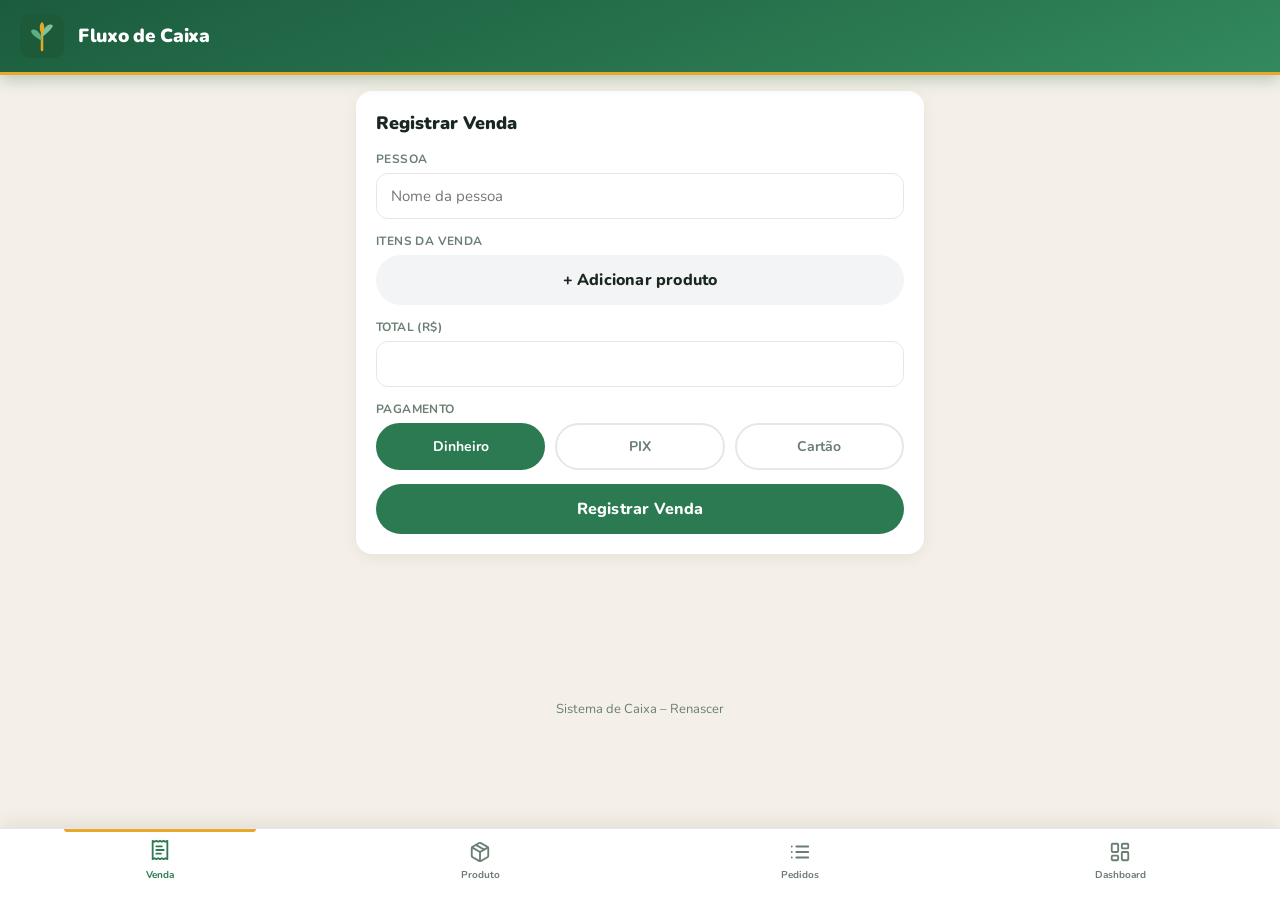
==== commit ae6e03e3: "feat: ordena produtos e fixa caixa Lanchonete - lista de produtos ordenada alfabeticamente (pt-BR) -" ====
--- a/index.html
+++ b/index.html
@@ -28,19 +28,8 @@
       + Adicionar produto
     </button>
 
-    <div class="row">
-      <div>
-        <label>Caixa</label>
-        <select id="caixaVenda">
-          <option value="">Selecione</option>
-          <option>Lanchonete</option>
-        </select>
-      </div>
-      <div>
-        <label>Total (R$)</label>
-        <input id="total" disabled />
-      </div>
-    </div>
+    <label>Total (R$)</label>
+    <input id="total" disabled />
 
     <label>Pagamento</label>
     <div class="payments">
@@ -54,7 +43,9 @@
 
   <!-- ABA PRODUTO -->
   <div id="produto" class="card" style="display:none">
-    <h2>Cadastrar Produto</h2>
+    <h2 id="tituloProduto">Cadastrar Produto</h2>
+
+    <div id="listaProdutos" style="margin-bottom:16px"></div>
 
     <label>Nome do produto</label>
     <input id="produtoNome" />
@@ -62,13 +53,10 @@
     <label>Preço (R$)</label>
     <input id="preco" type="number" step="0.01" min="0" />
 
-    <label>Caixa</label>
-    <select id="caixaProduto">
-      <option>Lanchonete</option>
-      <option>Lojinha</option>
-    </select>
-
-    <button id="btnSalvarProduto" onclick="salvarProduto()">Salvar Produto</button>
+    <div style="display:flex; gap:10px">
+      <button id="btnCancelarEdicao" type="button" onclick="cancelarEdicao()" class="btn-secondary" style="display:none; flex:1">Cancelar</button>
+      <button id="btnSalvarProduto" onclick="salvarProduto()" style="flex:2">Salvar Produto</button>
+    </div>
   </div>
 
   <!-- ABA PEDIDOS -->
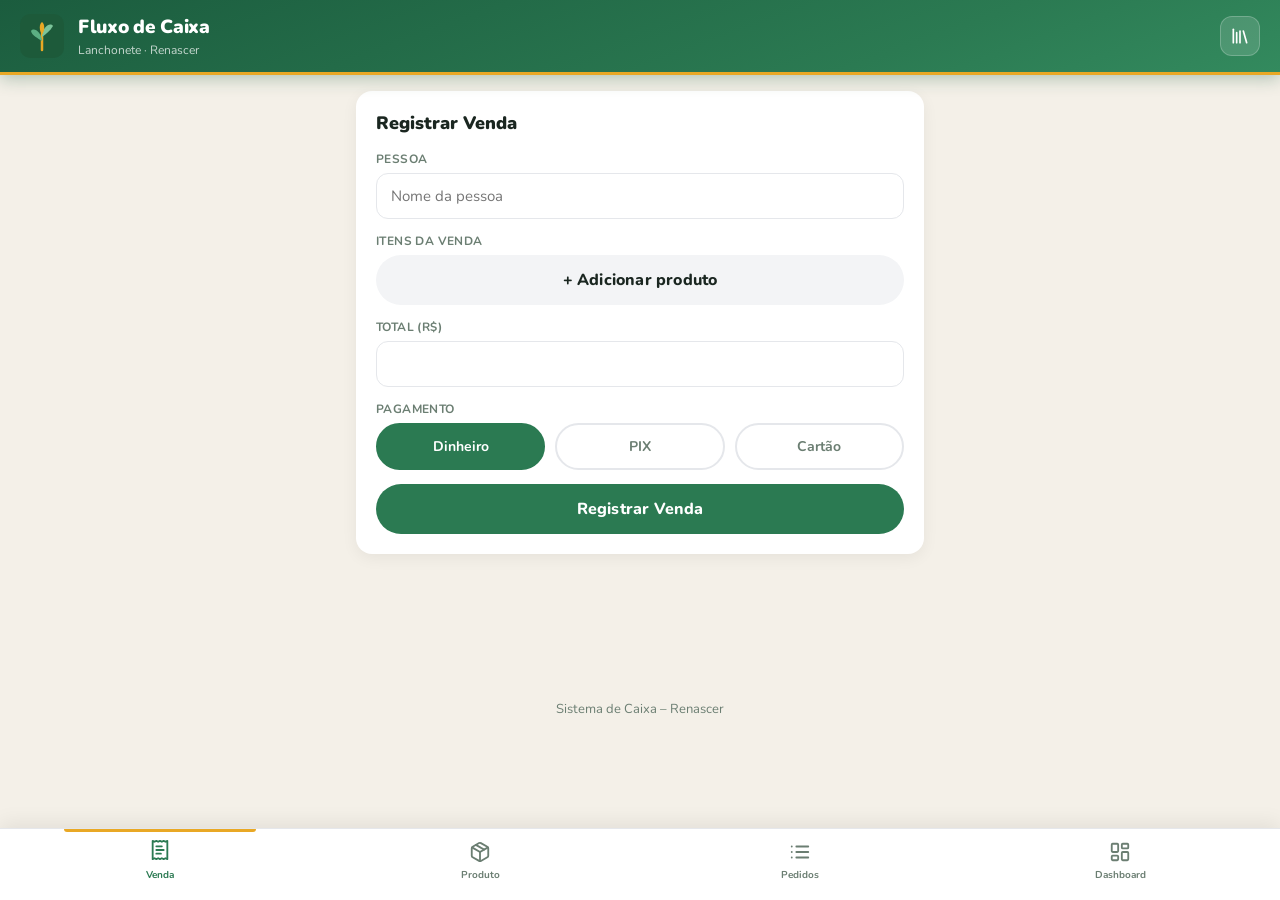
==== commit 4ceda330: "feat: livraria com controle de estoque Livraria vira uma página própria (livraria.html), separada da" ====
--- a/index.html
+++ b/index.html
@@ -10,7 +10,13 @@
 
 <header>
   <img src="logo-renascer.svg" alt="Renascer" />
-  <h1>Fluxo de Caixa</h1>
+  <div>
+    <h1>Fluxo de Caixa</h1>
+    <p>Lanchonete · Renascer</p>
+  </div>
+  <a href="livraria.html" class="header-link no-print" title="Ir para a Livraria">
+    <svg xmlns="http://www.w3.org/2000/svg" viewBox="0 0 24 24" fill="none" stroke="currentColor" stroke-width="2" stroke-linecap="round" stroke-linejoin="round"><path d="m16 6 4 14"/><path d="M12 6v14"/><path d="M8 8v12"/><path d="M4 4v16"/></svg>
+  </a>
 </header>
 
 <main>
@@ -67,6 +73,20 @@
 
   <!-- ABA DASHBOARD -->
   <div id="dashboard" style="display:none">
+    <div class="print-header">
+      <img src="logo-renascer.svg" alt="Renascer" />
+      <div>
+        <div class="print-title">Relatório de Vendas</div>
+        <div class="print-sub">Fluxo de Caixa · Lanchonete</div>
+      </div>
+      <div class="print-date" id="printData"></div>
+    </div>
+
+    <button type="button" onclick="baixarDashboardPDF()" class="btn-secondary no-print" style="margin-bottom:16px">
+      <svg xmlns="http://www.w3.org/2000/svg" viewBox="0 0 24 24" fill="none" stroke="currentColor" stroke-width="2" stroke-linecap="round" stroke-linejoin="round"><path d="M21 15v4a2 2 0 0 1-2 2H5a2 2 0 0 1-2-2v-4"/><polyline points="7 10 12 15 17 10"/><line x1="12" x2="12" y1="15" y2="3"/></svg>
+      Baixar PDF
+    </button>
+
     <div class="dash-stats">
       <div class="stat-card stat-green">
         <div class="stat-label">Total Arrecadado</div>
@@ -78,15 +98,27 @@
       </div>
     </div>
 
-    <div class="card">
-      <h2>Produtos Mais Vendidos</h2>
-      <div id="dashProdutos"><p style="color:var(--muted)">Carregando...</p></div>
+    <div class="print-resumo">
+      <div><span class="print-resumo-label">Vendas</span><span class="print-resumo-valor" id="printVendas">—</span></div>
+      <div><span class="print-resumo-label">Ticket médio</span><span class="print-resumo-valor" id="printTicket">—</span></div>
+      <div><span class="print-resumo-label">Dinheiro</span><span class="print-resumo-valor" id="printDinheiro">—</span></div>
+      <div><span class="print-resumo-label">PIX</span><span class="print-resumo-valor" id="printPix">—</span></div>
+      <div><span class="print-resumo-label">Cartão</span><span class="print-resumo-valor" id="printCartao">—</span></div>
     </div>
 
-    <div class="card">
-      <h2>Pendentes de Pagamento</h2>
-      <div id="dashPendentes"><p style="color:var(--muted)">Carregando...</p></div>
+    <div class="dash-cards">
+      <div class="card">
+        <h2>Produtos Mais Vendidos</h2>
+        <div id="dashProdutos"><p style="color:var(--muted)">Carregando...</p></div>
+      </div>
+
+      <div class="card">
+        <h2>Pendentes de Pagamento <span class="print-count" id="printPendCount"></span></h2>
+        <div id="dashPendentes"><p style="color:var(--muted)">Carregando...</p></div>
+      </div>
     </div>
+
+    <div class="print-footer">Sistema de Caixa – Renascer</div>
   </div>
 </main>
 
@@ -111,6 +143,7 @@
   </div>
 </nav>
 
+<script src="ui.js"></script>
 <script src="admin.js"></script>
 </body>
 </html>
--- a/style.css
+++ b/style.css
@@ -90,6 +90,7 @@
 }
 
 input:focus, select:focus { border-color: var(--primary); }
+select:invalid, select:has(option[value=""]:checked) { color: var(--muted); }
 
 /* ===== BUTTONS ===== */
 button {
@@ -209,10 +210,30 @@
 }
 
 /* ===== GRID ===== */
+/* linha de item da venda: produto | qtd | preço | remover.
+   No celular o produto ocupa a linha inteira e o resto vai embaixo. */
 .row {
   display: grid;
-  grid-template-columns: 1fr 1fr;
-  gap: 12px;
+  grid-template-columns: minmax(0, 1fr) 92px 44px;
+  grid-template-areas:
+    "prod  prod  prod"
+    "qtd   preco rm";
+  gap: 8px;
+  align-items: center;
+}
+.row > * { min-width: 0; }
+.row .produto     { grid-area: prod; }
+.row .quantidade  { grid-area: qtd; }
+.row .preco-item  { grid-area: preco; }
+.row .remover-btn { grid-area: rm; }
+.row input, .row select { margin-bottom: 0; padding-left: 11px; padding-right: 11px; }
+
+@media (min-width: 560px) {
+  .row {
+    grid-template-columns: minmax(0, 1fr) 78px 104px 46px;
+    grid-template-areas: "prod qtd preco rm";
+    gap: 10px;
+  }
 }
 
 /* ===== REMOVE BTN (admin) ===== */
@@ -220,17 +241,19 @@
   background: var(--danger);
   color: white;
   border: none;
-  border-radius: 99px;
-  padding: 0 14px;
-  height: 46px;
+  border-radius: 12px;
+  padding: 0;
+  width: 100%;
+  height: 44px;
   display: flex;
   align-items: center;
   justify-content: center;
   cursor: pointer;
   font-weight: 800;
-  flex-shrink: 0;
-  width: auto;
-}
+  font-size: 15px;
+  transition: background .15s;
+}
+@media (min-width: 560px) { .remover-btn { height: 46px; } }
 
 .remover-btn:hover { background: #dc2626; }
 
@@ -750,3 +773,444 @@
 .pin-card h2 { font-size: 20px; margin-bottom: 6px; }
 .pin-card .hint { color: var(--muted); font-size: 14px; margin-bottom: 24px; }
 .pin-erro { color: var(--danger); font-size: 14px; margin-top: 10px; }
+
+/* ===== PRINT (dashboard em PDF) ===== */
+.print-header, .print-resumo, .print-footer, .print-count { display: none; }
+
+@media print {
+  @page { size: A4 portrait; margin: 12mm; }
+
+  html, body { background: #fff; font-size: 12px; }
+  header, footer, .bottom-nav, .no-print,
+  #venda, #produto, #pedidos, #acervo { display: none !important; }
+
+  main { padding: 0; max-width: none; }
+  #dashboard { display: block !important; }
+
+  * {
+    -webkit-print-color-adjust: exact;
+    print-color-adjust: exact;
+  }
+
+  /* cabeçalho */
+  .print-header {
+    display: flex;
+    align-items: center;
+    gap: 12px;
+    padding-bottom: 10px;
+    margin-bottom: 12px;
+    border-bottom: 2px solid var(--primary);
+  }
+  .print-header img { height: 40px; }
+  .print-title { font-size: 18px; font-weight: 900; color: var(--primary-dark); line-height: 1.1; }
+  .print-sub   { font-size: 11px; color: var(--muted); font-weight: 600; }
+  .print-date  { margin-left: auto; font-size: 11px; color: var(--muted); font-weight: 600; text-align: right; }
+
+  /* stats principais */
+  .dash-stats { gap: 10px; margin-bottom: 10px; }
+  .stat-card  { padding: 12px 14px; border-radius: 10px; box-shadow: none; animation: none; }
+  .stat-label { font-size: 9px; margin-bottom: 4px; }
+  .stat-value { font-size: 22px; }
+
+  /* resumo extra */
+  .print-resumo {
+    display: grid;
+    grid-template-columns: repeat(5, 1fr);
+    gap: 8px;
+    margin-bottom: 12px;
+  }
+  .print-resumo > div {
+    border: 1px solid #e5e7eb;
+    border-radius: 8px;
+    padding: 7px 10px;
+    display: flex;
+    flex-direction: column;
+    gap: 2px;
+  }
+  .print-resumo-label { font-size: 9px; font-weight: 700; color: var(--muted); text-transform: uppercase; letter-spacing: .4px; }
+  .print-resumo-valor { font-size: 13px; font-weight: 800; color: var(--text); }
+
+  /* duas colunas */
+  .dash-cards {
+    display: grid;
+    grid-template-columns: 1fr 1fr;
+    gap: 10px;
+    align-items: start;
+  }
+  .dash-cards .card {
+    padding: 12px 14px;
+    margin: 0;
+    border-radius: 10px;
+    box-shadow: none;
+    border: 1px solid #e5e7eb;
+    break-inside: avoid;
+  }
+  .dash-cards h2 { font-size: 13px; margin-bottom: 8px; padding-bottom: 6px; border-bottom: 1px solid #f0f0f0; }
+  .print-count { display: inline; font-weight: 600; color: var(--muted); font-size: 11px; }
+
+  .dash-produto-row { padding: 4px 0; gap: 8px; }
+  .dash-produto-nome { font-size: 11px; width: 90px; }
+  .dash-barra-wrap   { height: 7px; }
+  .dash-barra        { transition: none; }
+  .dash-produto-qty  { font-size: 11px; width: 28px; }
+
+  .dash-pendente-row { padding: 4px 0; font-size: 11px; }
+
+  .print-footer {
+    display: block;
+    margin-top: 12px;
+    padding-top: 8px;
+    border-top: 1px solid #e5e7eb;
+    font-size: 9px;
+    color: var(--muted);
+    text-align: center;
+  }
+}
+
+
+/* ================= LIVRARIA ================= */
+
+/* link de atalho no header */
+.header-link {
+  margin-left: auto;
+  display: flex;
+  align-items: center;
+  justify-content: center;
+  width: 40px;
+  height: 40px;
+  border-radius: 12px;
+  background: rgba(255,255,255,.14);
+  border: 1.5px solid rgba(255,255,255,.22);
+  flex-shrink: 0;
+  transition: .15s;
+}
+.header-link svg { width: 20px; height: 20px; stroke: #fff; }
+.header-link:hover { background: rgba(255,255,255,.26); }
+
+/* dois campos lado a lado */
+.row-2 { display: flex; gap: 12px; }
+.row-2 > div { flex: 1; min-width: 0; }
+
+/* ----- stats do acervo ----- */
+.acervo-stats {
+  display: grid;
+  grid-template-columns: repeat(2, 1fr);
+  gap: 10px;
+  margin-bottom: 16px;
+}
+@media (min-width: 560px) {
+  .acervo-stats { grid-template-columns: repeat(4, 1fr); }
+}
+
+.acervo-stat {
+  background: var(--card);
+  border-radius: 14px;
+  padding: 14px 12px;
+  text-align: center;
+  box-shadow: 0 2px 10px rgba(27,92,62,.07);
+  border: 1.5px solid #eef2ef;
+}
+.acervo-stat-valor {
+  font-size: 20px;
+  font-weight: 900;
+  color: var(--primary-dark);
+  letter-spacing: -.5px;
+  line-height: 1.1;
+}
+.acervo-stat-label {
+  font-size: 11px;
+  font-weight: 700;
+  color: var(--muted);
+  text-transform: uppercase;
+  letter-spacing: .4px;
+  margin-top: 4px;
+}
+.acervo-stat-alerta .acervo-stat-valor { color: var(--danger); }
+
+/* ----- filtros ----- */
+.acervo-filtros {
+  display: flex;
+  flex-direction: column;
+  gap: 10px;
+  margin-bottom: 16px;
+}
+@media (min-width: 560px) {
+  .acervo-filtros { flex-direction: row; }
+  .acervo-filtros .busca-wrap { flex: 2; }
+  .acervo-filtros select { flex: 1; }
+}
+.acervo-filtros select, .acervo-filtros input { margin-bottom: 0; }
+
+.busca-wrap { position: relative; }
+.busca-wrap svg {
+  position: absolute;
+  left: 13px;
+  top: 50%;
+  transform: translateY(-50%);
+  width: 17px;
+  height: 17px;
+  stroke: var(--muted);
+  pointer-events: none;
+}
+.busca-wrap input { padding-left: 40px; }
+
+/* ----- grupos por categoria ----- */
+.acervo-grupo { margin-bottom: 10px; }
+
+.acervo-grupo-head {
+  display: flex;
+  align-items: center;
+  gap: 8px;
+  padding: 10px 12px;
+  background: var(--primary-light);
+  border-radius: 10px;
+  cursor: pointer;
+  user-select: none;
+}
+.acervo-grupo-head:hover { background: #dcedE3; }
+
+.acervo-chevron {
+  width: 16px;
+  height: 16px;
+  stroke: var(--primary-dark);
+  flex-shrink: 0;
+  transition: transform .18s;
+}
+.acervo-grupo-head.fechada .acervo-chevron { transform: rotate(-90deg); }
+
+.acervo-grupo-nome {
+  font-weight: 800;
+  font-size: 14px;
+  color: var(--primary-dark);
+}
+.acervo-grupo-meta {
+  margin-left: auto;
+  font-size: 12px;
+  font-weight: 600;
+  color: var(--muted);
+  white-space: nowrap;
+}
+
+.acervo-grupo-body { padding: 2px 4px 6px; }
+
+/* ----- livro ----- */
+.acervo-livro {
+  display: flex;
+  align-items: center;
+  gap: 10px;
+  padding: 11px 8px;
+  border-bottom: 1px solid #f4f4f2;
+}
+.acervo-livro:last-child { border-bottom: none; }
+.acervo-livro.livro-esgotado { opacity: .55; }
+
+.acervo-livro-info { flex: 1; min-width: 0; }
+.acervo-livro-titulo {
+  font-weight: 700;
+  font-size: 15px;
+  line-height: 1.25;
+  word-break: break-word;
+}
+.acervo-livro-sub {
+  font-size: 12.5px;
+  color: var(--muted);
+  margin-top: 2px;
+}
+
+/* ----- estoque ----- */
+.estoque-badge {
+  flex-shrink: 0;
+  font-size: 12px;
+  font-weight: 800;
+  padding: 4px 9px;
+  border-radius: 20px;
+  background: var(--primary-light);
+  color: var(--primary-dark);
+  white-space: nowrap;
+}
+.estoque-badge.estoque-baixo { background: var(--accent-light); color: #8a6209; }
+.estoque-badge.estoque-zero  { background: #fde8e8; color: var(--danger); }
+.estoque-badge.estoque-na    { background: #f3f4f6; color: var(--muted); }
+
+.estoque-ctrl { display: flex; gap: 4px; flex-shrink: 0; }
+.estoque-btn {
+  width: 30px !important;
+  height: 30px;
+  padding: 0 !important;
+  margin: 0 !important;
+  font-size: 17px !important;
+  font-weight: 800;
+  line-height: 1;
+  border-radius: 9px !important;
+  background: #f3f4f6 !important;
+  color: var(--text) !important;
+}
+.estoque-btn:hover:not(:disabled) { background: var(--primary) !important; color: #fff !important; }
+.estoque-btn:disabled { opacity: .35; cursor: not-allowed; }
+
+.acervo-editar {
+  width: auto !important;
+  padding: 7px 14px !important;
+  font-size: 13px !important;
+  margin: 0 !important;
+  flex-shrink: 0;
+}
+
+.acervo-vazio {
+  color: var(--muted);
+  font-size: 14px;
+  text-align: center;
+  padding: 24px 10px;
+  margin-bottom: 0;
+}
+
+/* texto de ajuda abaixo de um campo */
+.campo-ajuda {
+  font-size: 12.5px;
+  color: var(--muted);
+  line-height: 1.45;
+  margin: -4px 0 14px;
+}
+.campo-ajuda strong { color: var(--text); }
+
+
+/* ================= TOAST (substitui o alert) ================= */
+
+.toast-caixa {
+  position: fixed;
+  left: 50%;
+  transform: translateX(-50%);
+  z-index: 9999;
+  width: calc(100% - 24px);
+  max-width: 420px;
+  display: flex;
+  flex-direction: column;
+  gap: 10px;
+  pointer-events: none;
+}
+.toast-caixa.toast-topo  { top: 14px; }
+.toast-caixa.toast-baixo { bottom: 96px; flex-direction: column-reverse; }
+
+@media (min-width: 720px) {
+  .toast-caixa { left: auto; right: 20px; transform: none; width: 380px; }
+  .toast-caixa.toast-topo  { top: 20px; }
+  .toast-caixa.toast-baixo { bottom: 20px; }
+}
+
+.toast {
+  position: relative;
+  pointer-events: auto;
+  display: flex;
+  align-items: flex-start;
+  gap: 11px;
+  padding: 13px 13px 13px 14px;
+  background: var(--card);
+  border-radius: 14px;
+  border: 1.5px solid #e9ece9;
+  border-left: 5px solid var(--primary);
+  box-shadow: 0 10px 30px rgba(20, 40, 30, .16);
+  overflow: hidden;
+  animation: toast-entra .26s cubic-bezier(.22, 1.2, .36, 1);
+}
+
+.toast-ok    { border-left-color: var(--success); }
+.toast-erro  { border-left-color: var(--danger); }
+.toast-aviso { border-left-color: var(--accent); }
+.toast-info  { border-left-color: var(--primary); }
+
+.toast-icone {
+  flex-shrink: 0;
+  width: 26px;
+  height: 26px;
+  border-radius: 9px;
+  display: flex;
+  align-items: center;
+  justify-content: center;
+}
+.toast-icone svg { width: 16px; height: 16px; }
+
+.toast-ok    .toast-icone { background: #e3f6ea; color: var(--success); }
+.toast-erro  .toast-icone { background: #fde8e8; color: var(--danger); }
+.toast-aviso .toast-icone { background: var(--accent-light); color: #8a6209; }
+.toast-info  .toast-icone { background: var(--primary-light); color: var(--primary-dark); }
+
+.toast-corpo { flex: 1; min-width: 0; padding-top: 2px; }
+
+.toast-titulo {
+  font-size: 11px;
+  font-weight: 800;
+  text-transform: uppercase;
+  letter-spacing: .5px;
+  color: var(--muted);
+  margin-bottom: 3px;
+}
+.toast-ok    .toast-titulo { color: var(--success); }
+.toast-erro  .toast-titulo { color: var(--danger); }
+.toast-aviso .toast-titulo { color: #8a6209; }
+
+.toast-msg {
+  font-size: 14.5px;
+  font-weight: 600;
+  line-height: 1.4;
+  color: var(--text);
+  word-break: break-word;
+}
+
+.toast-fechar {
+  flex-shrink: 0;
+  width: 26px !important;
+  height: 26px;
+  padding: 0 !important;
+  margin: 0 !important;
+  border-radius: 8px !important;
+  background: transparent !important;
+  color: var(--muted) !important;
+  box-shadow: none !important;
+  display: flex;
+  align-items: center;
+  justify-content: center;
+}
+.toast-fechar svg { width: 14px; height: 14px; margin: 0 !important; }
+.toast-fechar:hover { background: #f3f4f6 !important; color: var(--text) !important; }
+
+.toast-barra {
+  position: absolute;
+  left: 0;
+  bottom: 0;
+  height: 3px;
+  width: 100%;
+  background: currentColor;
+  opacity: .22;
+  transform-origin: left;
+  animation: toast-barra linear forwards;
+}
+.toast-ok    .toast-barra { color: var(--success); }
+.toast-erro  .toast-barra { color: var(--danger); }
+.toast-aviso .toast-barra { color: var(--accent); }
+.toast-info  .toast-barra { color: var(--primary); }
+
+.toast-sai { animation: toast-sai .22s ease forwards; }
+
+@keyframes toast-entra {
+  from { opacity: 0; transform: translateY(-14px) scale(.96); }
+  to   { opacity: 1; transform: none; }
+}
+.toast-caixa.toast-baixo .toast { animation-name: toast-entra-baixo; }
+@keyframes toast-entra-baixo {
+  from { opacity: 0; transform: translateY(14px) scale(.96); }
+  to   { opacity: 1; transform: none; }
+}
+@keyframes toast-sai {
+  to { opacity: 0; transform: scale(.96); }
+}
+@keyframes toast-barra {
+  from { transform: scaleX(1); }
+  to   { transform: scaleX(0); }
+}
+
+@media (prefers-reduced-motion: reduce) {
+  .toast, .toast-sai { animation-duration: .01ms; }
+  .toast-barra { animation: none; opacity: 0; }
+}
+
+@media print { .toast-caixa { display: none !important; } }
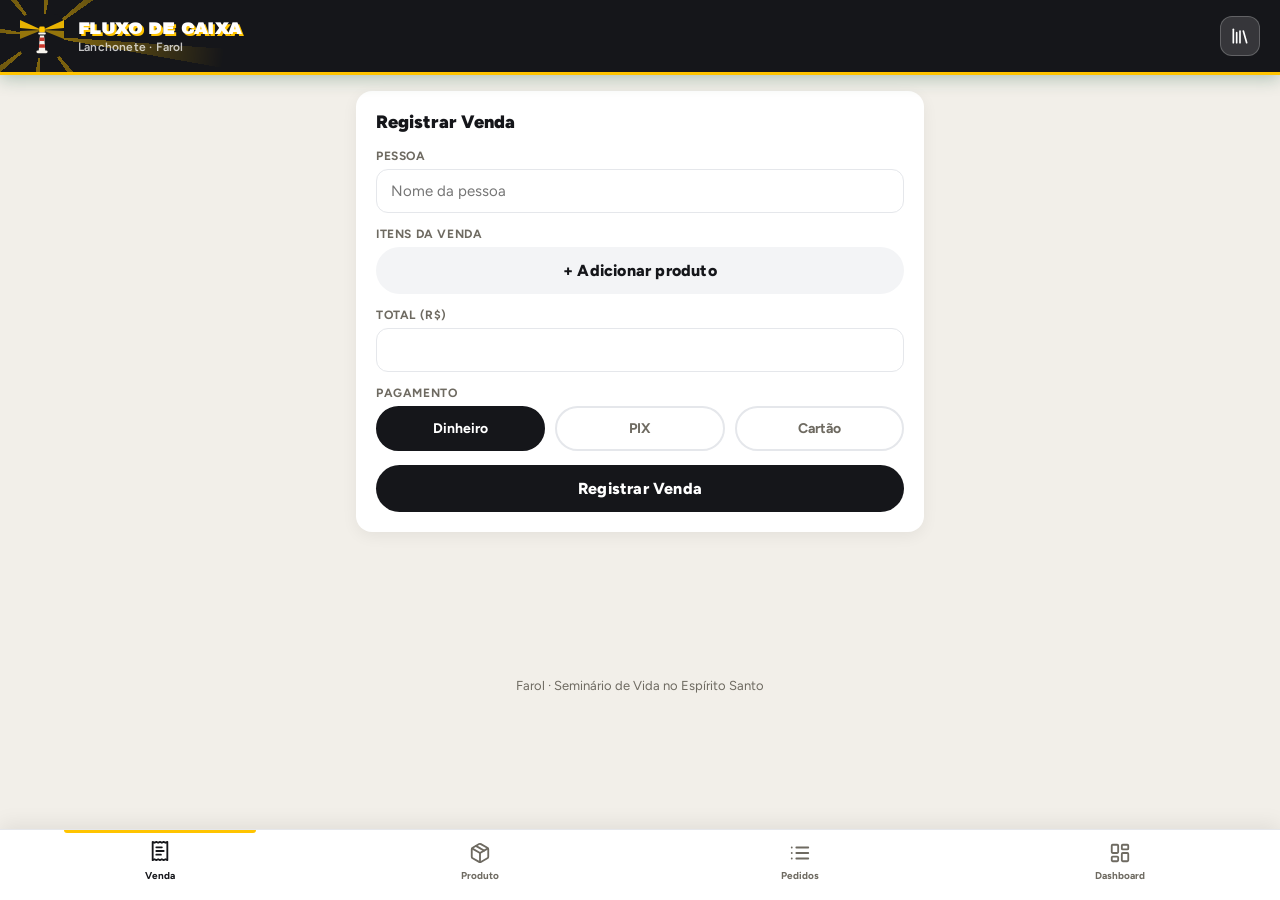
==== commit 70cf7e80: "feat: tema Farol, com o Renascer guardado O retiro agora é Farol. Em vez de trocar a identidade no l" ====
--- a/index.html
+++ b/index.html
@@ -2,17 +2,18 @@
 <html lang="pt-BR">
 <head>
   <meta charset="UTF-8" />
-  <title>Admin – Renascer</title>
+  <title>Admin – Farol</title>
   <meta name="viewport" content="width=device-width, initial-scale=1" />
+  <script src="tema.js"></script>
   <link rel="stylesheet" href="style.css" />
 </head>
 <body>
 
 <header>
-  <img src="logo-renascer.svg" alt="Renascer" />
+  <img data-marca="logo" src="logo-farol.svg" alt="Farol" />
   <div>
     <h1>Fluxo de Caixa</h1>
-    <p>Lanchonete · Renascer</p>
+    <p>Lanchonete · <span data-marca="nome">Farol</span></p>
   </div>
   <a href="livraria.html" class="header-link no-print" title="Ir para a Livraria">
     <svg xmlns="http://www.w3.org/2000/svg" viewBox="0 0 24 24" fill="none" stroke="currentColor" stroke-width="2" stroke-linecap="round" stroke-linejoin="round"><path d="m16 6 4 14"/><path d="M12 6v14"/><path d="M8 8v12"/><path d="M4 4v16"/></svg>
@@ -74,7 +75,7 @@
   <!-- ABA DASHBOARD -->
   <div id="dashboard" style="display:none">
     <div class="print-header">
-      <img src="logo-renascer.svg" alt="Renascer" />
+      <img data-marca="logo" src="logo-farol.svg" alt="Farol" />
       <div>
         <div class="print-title">Relatório de Vendas</div>
         <div class="print-sub">Fluxo de Caixa · Lanchonete</div>
@@ -118,11 +119,11 @@
       </div>
     </div>
 
-    <div class="print-footer">Sistema de Caixa – Renascer</div>
+    <div class="print-footer" data-marca="rodape">Sistema de Caixa – Farol</div>
   </div>
 </main>
 
-<footer>Sistema de Caixa – Renascer</footer>
+<footer data-marca="rodape">Sistema de Caixa – Farol</footer>
 
 <nav class="bottom-nav">
   <div class="tab active" onclick="mostrar('venda', this)">
--- a/style.css
+++ b/style.css
@@ -1,4 +1,4 @@
-@import url('https://fonts.googleapis.com/css2?family=Nunito:wght@400;600;700;800;900&display=swap');
+@import url('https://fonts.googleapis.com/css2?family=Nunito:wght@400;600;700;800;900&family=Figtree:wght@400;500;600;700;800;900&family=Archivo+Black&display=swap');
 
 :root {
   --primary: #2B7A52;
@@ -12,12 +12,26 @@
   --muted: #6B7E72;
   --danger: #E03434;
   --success: #1FA558;
+
+  /* superfícies da marca — o tema Farol troca tudo isto */
+  --header-bg: linear-gradient(160deg, #1B5C3E 0%, #2B7A52 70%, #338A5E 100%);
+  --header-rule: var(--accent);
+  --stat-a-bg: linear-gradient(135deg, #1FA558 0%, #1D5A3A 100%);
+  --stat-a-fg: #fff;
+  --stat-b-bg: linear-gradient(135deg, #E8A825 0%, #c98a1a 100%);
+  --stat-b-fg: #fff;
+  --cta-bg: linear-gradient(135deg, #E9A825 0%, #c98a1a 100%);
+  --cta-fg: #fff;
+  --ok-bg: linear-gradient(135deg, #22c55e, #16a34a);
+  --ok-fg: #fff;
+  --fonte-ui: 'Nunito', system-ui, -apple-system, sans-serif;
+  --fonte-display: 'Nunito', system-ui, sans-serif;
 }
 
 * { box-sizing: border-box; margin: 0; padding: 0; }
 
 body {
-  font-family: 'Nunito', system-ui, -apple-system, sans-serif;
+  font-family: var(--fonte-ui);
   background: var(--bg);
   color: var(--text);
   min-height: 100vh;
@@ -25,8 +39,8 @@
 
 /* ===== HEADER ===== */
 header {
-  background: linear-gradient(160deg, #1B5C3E 0%, #2B7A52 70%, #338A5E 100%);
-  border-bottom: 3px solid var(--accent);
+  background: var(--header-bg);
+  border-bottom: 3px solid var(--header-rule);
   padding: 14px 20px;
   display: flex;
   align-items: center;
@@ -82,7 +96,7 @@
   border-radius: 12px;
   border: 1.5px solid #e5e7eb;
   font-size: 15px;
-  font-family: 'Nunito', system-ui, sans-serif;
+  font-family: var(--fonte-ui);
   background: #fff;
   outline: none;
   transition: border-color .2s;
@@ -100,7 +114,7 @@
   border: none;
   font-size: 16px;
   font-weight: 800;
-  font-family: 'Nunito', system-ui, sans-serif;
+  font-family: var(--fonte-ui);
   background: var(--primary);
   color: #fff;
   cursor: pointer;
@@ -313,8 +327,8 @@
   animation: fade .3s ease;
 }
 
-.stat-green { background: linear-gradient(135deg, #1FA558 0%, #1D5A3A 100%); }
-.stat-red   { background: linear-gradient(135deg, #E8A825 0%, #c98a1a 100%); }
+.stat-green { background: var(--stat-a-bg); color: var(--stat-a-fg); }
+.stat-red   { background: var(--stat-b-bg); color: var(--stat-b-fg); }
 
 .stat-label {
   font-size: 11px;
@@ -506,8 +520,8 @@
   transform: translateX(-50%);
   width: calc(100% - 32px);
   max-width: 568px;
-  background: linear-gradient(135deg, #E9A825 0%, #c98a1a 100%);
-  color: #fff;
+  background: var(--cta-bg);
+  color: var(--cta-fg);
   border-radius: 99px;
   padding: 16px 20px;
   display: flex;
@@ -582,8 +596,8 @@
 
 /* ===== PRONTO BANNER ===== */
 .pronto-banner {
-  background: linear-gradient(135deg, #22c55e, #16a34a);
-  color: #fff;
+  background: var(--ok-bg);
+  color: var(--ok-fg);
   border-radius: 20px;
   padding: 32px 24px;
   text-align: center;
@@ -1214,3 +1228,162 @@
 }
 
 @media print { .toast-caixa { display: none !important; } }
+
+
+/* =====================================================================
+   TEMA FAROL
+   Seminário de Vida no Espírito Santo. As cores saem do cartaz:
+   o amarelo dos feixes, o grafite das listras, o vermelho das faixas
+   do farol e o papel de fundo.
+
+   Fica tudo em :root[data-tema="farol"], então o tema Renascer continua
+   inteiro acima — trocar a constante TEMA em tema.js volta pra ele.
+   ===================================================================== */
+
+:root[data-tema="farol"] {
+  --primary: #15161A;          /* grafite das listras */
+  --primary-dark: #000000;
+  --primary-light: #FFF3C9;
+  --accent: #FFC400;           /* amarelo do feixe */
+  --accent-light: #FFEFB0;
+  --bg: #F2EFE9;               /* papel do cartaz */
+  --card: #ffffff;
+  --text: #15161A;
+  --muted: #6E6A61;
+  --danger: #C9382C;           /* faixas do farol */
+  --success: #2E7D4F;
+
+  --header-bg: #15161A;
+  --header-rule: var(--accent);
+
+  /* arrecadado = a luz; a receber = as faixas do farol */
+  --stat-a-bg: linear-gradient(140deg, #FFC400 0%, #EFA800 100%);
+  --stat-a-fg: #15161A;
+  --stat-b-bg: linear-gradient(140deg, #C9382C 0%, #96251C 100%);
+  --stat-b-fg: #fff;
+
+  --cta-bg: linear-gradient(135deg, #FFC400 0%, #EFA800 100%);
+  --cta-fg: #15161A;
+  --ok-bg: linear-gradient(135deg, #FFC400 0%, #EFA800 100%);
+  --ok-fg: #15161A;
+
+  --fonte-ui: 'Figtree', system-ui, -apple-system, sans-serif;
+  --fonte-display: 'Archivo Black', 'Figtree', system-ui, sans-serif;
+}
+
+/* ---- O feixe: wedges amarelos saindo de trás do logo, como no cartaz.
+       É o único gesto solto do tema; o resto fica quieto. ---- */
+:root[data-tema="farol"] header {
+  overflow: hidden;
+  isolation: isolate;
+}
+:root[data-tema="farol"] header::before {
+  content: "";
+  position: absolute;
+  top: 50%;
+  left: 42px;
+  width: 760px;
+  height: 760px;
+  transform: translate(-50%, -50%);
+  background: repeating-conic-gradient(
+    from 4deg,
+    var(--accent) 0deg 6deg,
+    transparent 6deg 45deg
+  );
+  opacity: .55;
+  pointer-events: none;
+  z-index: -1;
+  -webkit-mask-image: radial-gradient(circle at center, #000 0%, rgba(0,0,0,.55) 14%, transparent 34%);
+          mask-image: radial-gradient(circle at center, #000 0%, rgba(0,0,0,.55) 14%, transparent 34%);
+  animation: farol-feixe .85s cubic-bezier(.2, .8, .3, 1) both;
+}
+
+@keyframes farol-feixe {
+  from { opacity: 0;   transform: translate(-50%, -50%) rotate(-14deg); }
+  to   { opacity: .55; transform: translate(-50%, -50%) rotate(0deg); }
+}
+
+/* o nome em branco com o amarelo deslocado atrás, como as letras do cartaz */
+:root[data-tema="farol"] header h1 {
+  font-family: var(--fonte-display);
+  font-size: 17px;
+  letter-spacing: .4px;
+  text-transform: uppercase;
+  text-shadow: 2px 2px 0 var(--accent);
+}
+:root[data-tema="farol"] header p {
+  font-weight: 600;
+  letter-spacing: .2px;
+}
+
+/* números do dashboard na fonte de cartaz */
+:root[data-tema="farol"] .stat-value,
+:root[data-tema="farol"] .acervo-stat-valor,
+:root[data-tema="farol"] .pix-amount,
+:root[data-tema="farol"] .order-num {
+  font-family: var(--fonte-display);
+  letter-spacing: -.2px;
+}
+
+:root[data-tema="farol"] .pronto-banner h2,
+:root[data-tema="farol"] .status-title {
+  font-family: var(--fonte-display);
+  text-transform: uppercase;
+  letter-spacing: .5px;
+}
+
+/* "Já paguei" e "Pedido pronto" acendem em amarelo, não em verde */
+:root[data-tema="farol"] .btn-success {
+  background: var(--accent) !important;
+  color: var(--text) !important;
+}
+:root[data-tema="farol"] .btn-success:hover { background: #EFA800 !important; }
+:root[data-tema="farol"] .pronto-banner p { color: rgba(21, 22, 26, .72); }
+:root[data-tema="farol"] .pronto-banner .big-emoji svg { stroke: var(--text); }
+
+/* Figtree é mais estreita que a Nunito: devolve um pouco de peso aos rótulos */
+:root[data-tema="farol"] label,
+:root[data-tema="farol"] .stat-label,
+:root[data-tema="farol"] .acervo-stat-label {
+  letter-spacing: .6px;
+}
+
+/* preço alinhado coluna com coluna, em qualquer tema */
+.stat-value,
+.acervo-stat-valor,
+.preco-item,
+#total,
+.dash-pendente-valor,
+.produto-preco,
+.order-total,
+.cart-bar-total,
+.pix-amount {
+  font-variant-numeric: tabular-nums;
+}
+
+@media (prefers-reduced-motion: reduce) {
+  :root[data-tema="farol"] header::before { animation: none; opacity: .55; }
+}
+
+@media print {
+  :root[data-tema="farol"] header::before { display: none !important; }
+}
+
+/* No Farol os dois tons claros são amarelo, então o badge de estoque normal
+   precisa ser neutro: assim "normal / acabando / zerado" continuam distintos. */
+:root[data-tema="farol"] .estoque-badge {
+  background: #EDEAE4;
+  color: #4A463F;
+}
+:root[data-tema="farol"] .estoque-badge.estoque-baixo {
+  background: var(--accent);
+  color: #15161A;
+}
+:root[data-tema="farol"] .estoque-badge.estoque-zero {
+  background: #FBE3E0;
+  color: var(--danger);
+}
+:root[data-tema="farol"] .estoque-badge.estoque-na {
+  background: #F3F1EC;
+  color: var(--muted);
+}
